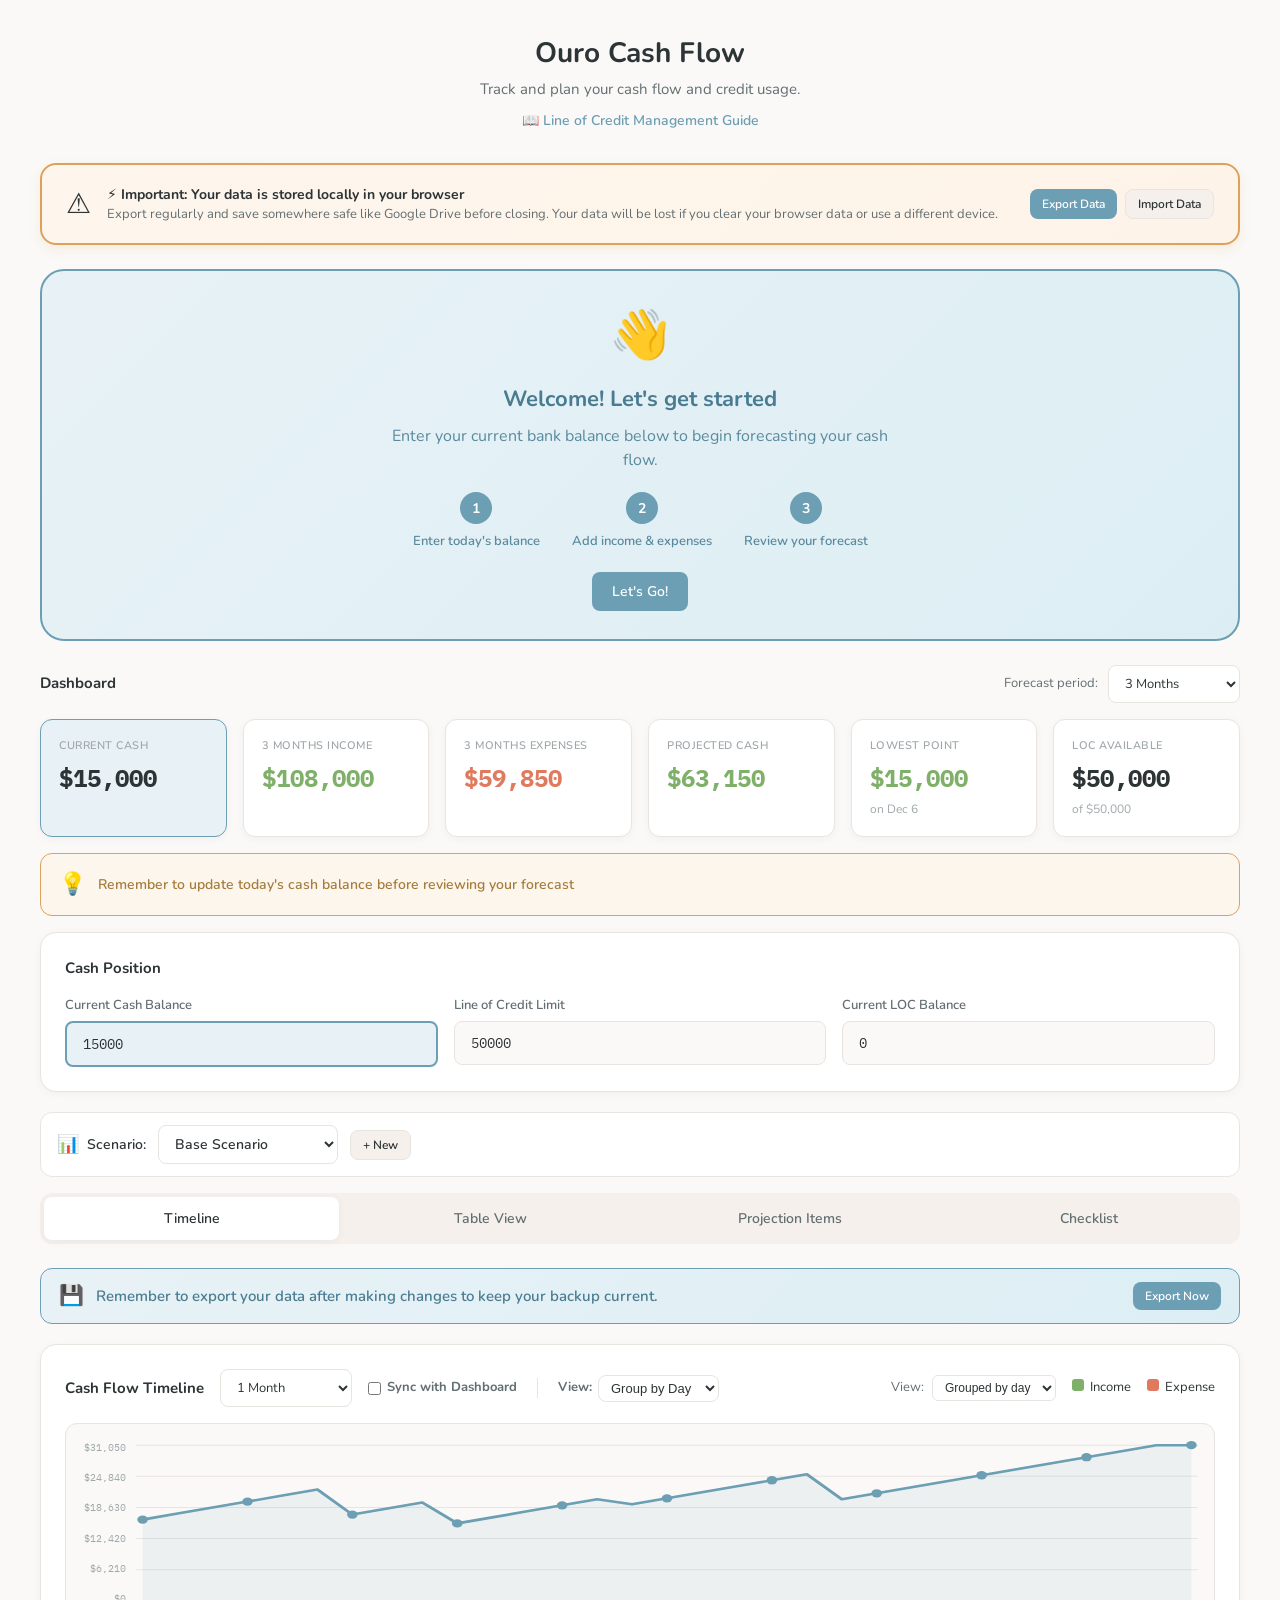
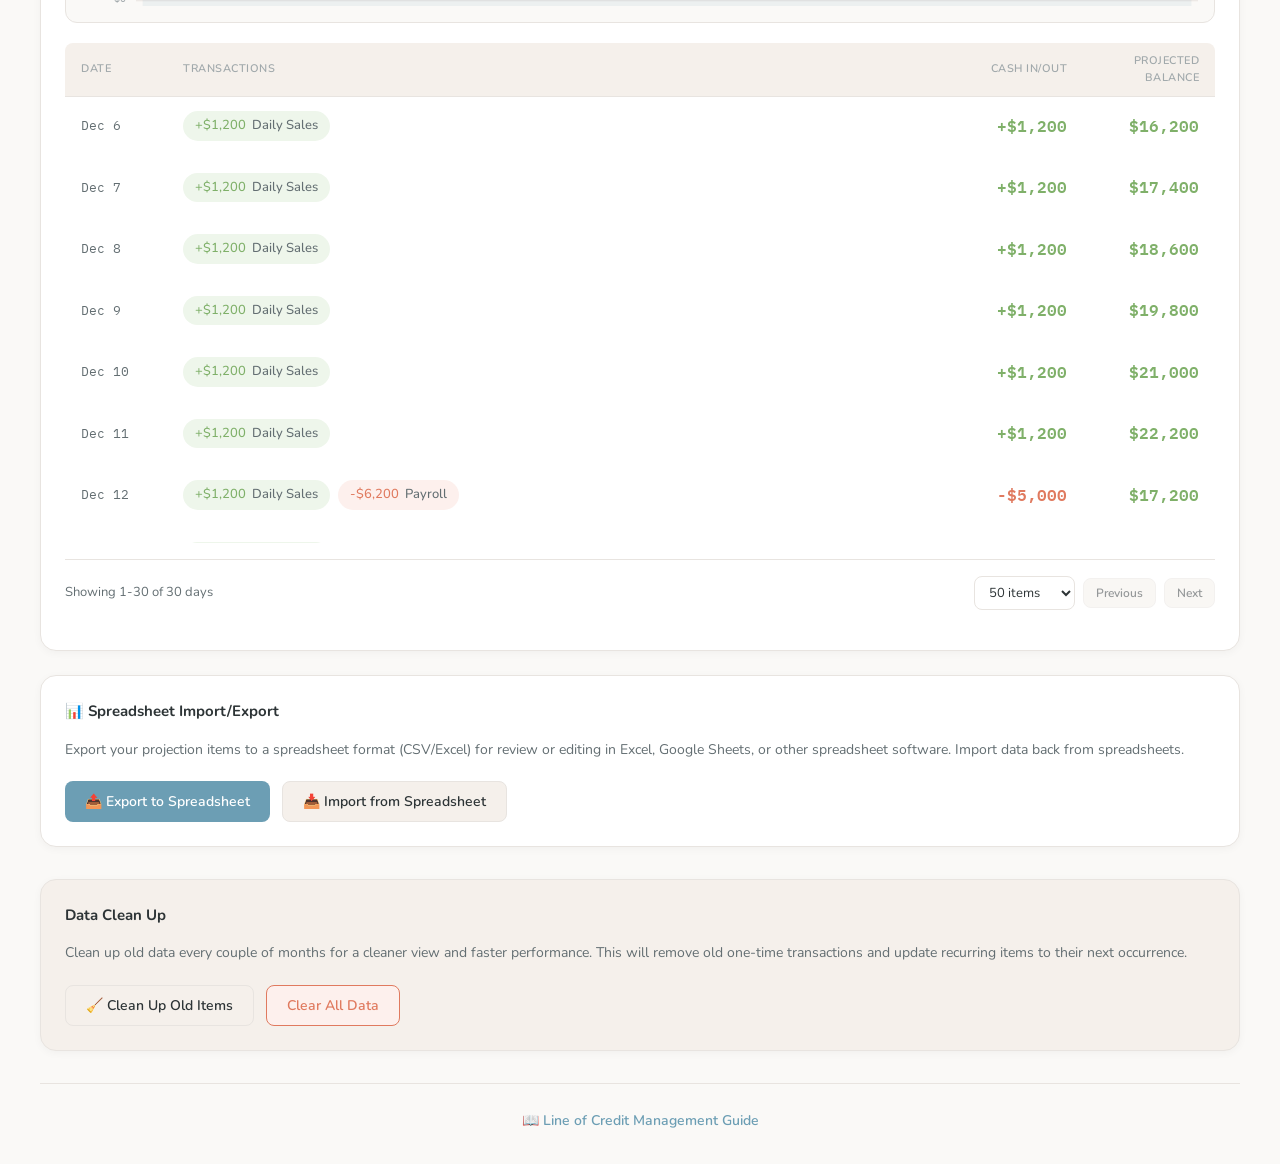
==== index.html @ db57e573 "Merge origin/claude/update-app-header-JTv2H into notes feature Resolved conflicts while preserving n" ====
<!DOCTYPE html>
<html lang="en">
<head>
  <meta charset="UTF-8">
  <meta name="viewport" content="width=device-width, initial-scale=1.0">
  <title>Ouro Cash Flow</title>
  <link rel="stylesheet" href="css/styles.css">
</head>
<body>
  <div class="container">
    <div class="header">
      <h1>Ouro Cash Flow</h1>
      <p>Track and plan your cash flow and credit usage.</p>
      <p style="margin-top: 8px;"><a href="help.html" target="_blank" style="color: var(--accent-blue); text-decoration: none; font-size: 14px; font-weight: 600;">📖 Line of Credit Management Guide</a></p>
    </div>

    <!-- Data Warning Banner -->
    <div class="data-warning-banner">
      <div class="data-banner-icon">⚠️</div>
      <div class="data-banner-text">
        <div class="data-banner-title">⚡ Important: Your data is stored locally in your browser</div>
        <div class="data-banner-desc">Export regularly and save somewhere safe like Google Drive before closing. Your data will be lost if you clear your browser data or use a different device.</div>
      </div>
      <div class="data-banner-actions">
        <button class="btn btn-primary btn-sm" onclick="exportData()">Export Data</button>
        <button class="btn btn-secondary btn-sm" onclick="document.getElementById('importFile').click()">Import Data</button>
        <input type="file" id="importFile" accept=".json" onchange="importData(event)">
      </div>
    </div>

    <!-- Setup Welcome -->
    <div id="setupPrompt" class="setup-welcome">
      <div class="setup-welcome-icon">👋</div>
      <h2>Welcome! Let's get started</h2>
      <p>Enter your current bank balance below to begin forecasting your cash flow.</p>
      <div class="setup-steps">
        <div class="setup-step">
          <div class="setup-step-num">1</div>
          <div class="setup-step-text">Enter today's balance</div>
        </div>
        <div class="setup-step">
          <div class="setup-step-num">2</div>
          <div class="setup-step-text">Add income & expenses</div>
        </div>
        <div class="setup-step">
          <div class="setup-step-num">3</div>
          <div class="setup-step-text">Review your forecast</div>
        </div>
      </div>
      <button class="btn btn-primary" onclick="dismissSetup()">Let's Go!</button>
    </div>

    <!-- LOC Alert -->
    <div id="locAlert" class="alert alert-danger hidden">
      <div class="alert-icon">⚠️</div>
      <div class="alert-content">
        <div class="alert-title">Heads up! You may need to draw on your line of credit</div>
        <div class="alert-text" id="locAlertText"></div>
      </div>
    </div>

    <!-- Upcoming LOC Transaction Alert -->
    <div id="locUpcomingAlert" class="alert alert-purple hidden">
      <div class="alert-icon">🏦</div>
      <div class="alert-content">
        <div class="alert-title">Planned LOC transaction coming up</div>
        <div class="alert-text" id="locUpcomingText"></div>
      </div>
    </div>

    <!-- Metrics -->
    <div class="metrics-header">
      <div class="metrics-title-row">
        <span class="metrics-title">Dashboard</span>
        <span id="dashboardScenarioIndicator" class="dashboard-scenario-indicator hidden">
          <span class="dashboard-scenario-icon">🔮</span>
          <span class="dashboard-scenario-text">Viewing: <strong id="dashboardScenarioName"></strong></span>
        </span>
      </div>
      <div class="metrics-timeframe">
        <span class="metrics-timeframe-label">Forecast period:</span>
        <select id="metricsTimeframe" onchange="updateMetricsTimeframe()">
          <option value="30">1 Month</option>
          <option value="60">2 Months</option>
          <option value="90" selected>3 Months</option>
          <option value="180">6 Months</option>
          <option value="custom">Custom Range</option>
        </select>
        <div id="customDateRange" class="custom-date-range" style="display: none;">
          <input type="date" id="metricsStartDate" onchange="updateCustomDateRange()">
          <span>to</span>
          <input type="date" id="metricsEndDate" onchange="updateCustomDateRange()">
        </div>
      </div>
    </div>
    <div class="metrics-grid" id="metricsGrid"></div>

    <!-- Cash Reminder -->
    <div class="cash-reminder">
      <div class="cash-reminder-icon">💡</div>
      <div class="cash-reminder-text">Remember to update today's cash balance before reviewing your forecast</div>
    </div>

    <!-- Settings -->
    <div class="card" id="cashSettingsCard">
      <div class="card-title">Cash Position</div>
      <div class="form-grid">
        <div class="input-group" id="currentCashGroup">
          <label>Current Cash Balance</label>
          <input type="number" class="input" id="currentCash" value="15000" onchange="updateSettings()" onfocus="onCashInputFocus()" style="font-family: 'IBM Plex Mono', monospace;">
        </div>
        <div class="input-group">
          <label>Line of Credit Limit</label>
          <input type="number" class="input" id="locLimit" value="50000" onchange="updateSettings()" style="font-family: 'IBM Plex Mono', monospace;">
        </div>
        <div class="input-group">
          <label>Current LOC Balance</label>
          <input type="number" class="input" id="locBalance" value="0" onchange="updateSettings()" style="font-family: 'IBM Plex Mono', monospace;">
        </div>
      </div>
    </div>

    <!-- Scenario Selector -->
    <div id="scenarioSelectorContainer"></div>

    <!-- Scenario Warning Banner -->
    <div id="scenarioWarningBanner" class="scenario-warning-banner hidden">
      <div class="scenario-banner-icon">🔮</div>
      <div class="scenario-banner-content">
        <div class="scenario-banner-title">You're viewing an alternative scenario</div>
        <div class="scenario-banner-desc">Scenario: <strong class="scenario-banner-name"></strong>. Changes here won't affect your Base Scenario.</div>
      </div>
      <button class="btn btn-sm btn-secondary" onclick="switchScenario('base')">Switch to Base</button>
    </div>

    <!-- Tabs -->
    <div class="tabs">
      <button class="tab active" onclick="showTab('forecast')">Timeline</button>
      <button class="tab" onclick="showTab('table')">Table View</button>
      <button class="tab" onclick="showTab('entries')">Projection Items</button>
      <button class="tab" onclick="showTab('checklist')">Checklist</button>
    </div>

    <!-- Export Reminder -->
    <div class="export-reminder">
      <div class="export-reminder-icon">💾</div>
      <div class="export-reminder-text">Remember to export your data after making changes to keep your backup current.</div>
      <div id="unsavedChangesIndicator" class="unsaved-changes-indicator hidden">
        <span class="unsaved-dot"></span>
        <span>Unsaved Changes - Export Now to Backup</span>
      </div>
      <button class="btn btn-primary btn-sm" onclick="exportData()">Export Now</button>
    </div>

    <!-- Forecast Tab -->
    <div id="forecastTab" class="card">
      <div class="card-title">
        <div style="display: flex; align-items: center; gap: 16px; flex-wrap: wrap;">
          <span>Cash Flow Timeline</span>
          <div class="metrics-timeframe">
            <select id="timelineTimeframe" onchange="updateTimelineTimeframe()">
              <option value="30">1 Month</option>
              <option value="60">2 Months</option>
              <option value="90">3 Months</option>
              <option value="180">6 Months</option>
              <option value="custom">Custom Range</option>
            </select>
            <div id="timelineCustomDateRange" class="custom-date-range" style="display: none;">
              <input type="date" id="timelineStartDate" onchange="updateTimelineCustomDateRange()">
              <span>to</span>
              <input type="date" id="timelineEndDate" onchange="updateTimelineCustomDateRange()">
            </div>
          </div>
          <label class="sync-filter-label" style="display: flex; align-items: center; gap: 6px; font-size: 13px; color: var(--text-secondary); cursor: pointer;">
            <input type="checkbox" id="syncFiltersCheckbox" onchange="toggleSyncFilters()" style="cursor: pointer;">
            Sync with Dashboard
          </label>
          <span class="timeline-controls-separator"></span>
          <div class="timeline-view-mode">
            <label style="font-size: 13px; color: var(--text-secondary);">View:</label>
            <select id="timelineViewMode" onchange="updateTimelineViewMode()">
              <option value="grouped">Group by Day</option>
              <option value="expanded">Expanded List</option>
            </select>
          </div>
        </div>
        <div style="display: flex; gap: 16px; font-size: 13px; font-weight: normal; align-items: center;">
          <div class="timeline-view-toggle">
            <label>View:</label>
            <select id="timelineViewMode" onchange="changeTimelineViewMode()">
              <option value="grouped">Grouped by day</option>
              <option value="expanded">Expanded list</option>
            </select>
          </div>
          <button id="toggleNotesBtn" class="btn btn-sm btn-secondary hidden" onclick="toggleTimelineNotes()">
            <span id="toggleNotesBtnText">Show Notes</span>
          </button>
          <span><span style="display: inline-block; width: 12px; height: 12px; background: var(--accent-green); border-radius: 3px; margin-right: 6px;"></span>Income</span>
          <span><span style="display: inline-block; width: 12px; height: 12px; background: var(--accent-coral); border-radius: 3px; margin-right: 6px;"></span>Expense</span>
        </div>
      </div>
      <div class="chart-container" id="chartContainer">
        <div class="chart-scale" id="chartScale"></div>
        <div class="chart-svg-container">
          <svg id="chartSvg" width="100%" height="100%" preserveAspectRatio="none"></svg>
        </div>
        <div class="chart-tooltip" id="chartTooltip">
          <div class="chart-tooltip-date" id="tooltipDate"></div>
          <div class="chart-tooltip-balance" id="tooltipBalance"></div>
        </div>
      </div>
      <div class="scroll-container" id="forecastList"></div>
      <div class="pagination-controls">
        <div class="pagination-info" id="timelinePaginationInfo"></div>
        <div class="pagination-actions">
          <select class="pagination-select" id="timelineItemsPerPage" onchange="updateTimelineItemsPerPage()">
            <option value="25">25 items</option>
            <option value="50" selected>50 items</option>
            <option value="100">100 items</option>
          </select>
          <button class="btn btn-secondary btn-sm" id="timelinePrevBtn" onclick="changeTimelinePage(-1)">Previous</button>
          <button class="btn btn-secondary btn-sm" id="timelineNextBtn" onclick="changeTimelinePage(1)">Next</button>
        </div>
      </div>
    </div>

    <!-- Table View Tab -->
    <div id="tableTab" class="card hidden">
      <div class="card-title">
        <span>Cash Flow Breakdown</span>
        <div class="view-toggle">
          <button class="view-toggle-btn active" onclick="setTableView('monthly')">Monthly</button>
          <button class="view-toggle-btn" onclick="setTableView('weekly')">Weekly</button>
        </div>
      </div>
      <div class="table-view" id="tableView"></div>
    </div>

    <!-- Entries Tab -->
    <div id="entriesTab" class="card hidden">
      <div class="card-title">
        <span>Projection Items</span>
        <div class="title-actions">
          <div class="entry-display-toggle">
            <label>Calculated Projections:</label>
            <select id="entryDisplayMode" onchange="changeEntryDisplayMode()">
              <option value="grouped">Grouped with source</option>
              <option value="date_sorted">Sort by date</option>
            </select>
          </div>
          <button class="btn btn-primary" onclick="toggleAddForm()">+ Add New</button>
        </div>
      </div>

      <div id="addForm" class="add-form hidden">
        <div class="add-form-header">
          <div class="add-form-title" id="formTitle">Add New Entry</div>
          <button class="btn btn-secondary btn-sm hidden" id="cancelEditBtn" onclick="cancelEdit()">Cancel</button>
        </div>
        <div class="form-grid">
          <div class="input-group">
            <label>Start Date</label>
            <input type="date" class="input" id="newDate">
          </div>
          <div class="input-group">
            <label>Description</label>
            <input type="text" class="input" id="newDesc" placeholder="e.g., Monthly rent">
          </div>
          <div class="input-group">
            <label>Type</label>
            <select class="input" id="newType">
              <option value="expense">Expense</option>
              <option value="revenue">Income</option>
              <option value="loc_draw">LOC Draw (borrow)</option>
              <option value="loc_paydown">LOC Paydown (repay)</option>
            </select>
          </div>
          <div class="input-group">
            <label>Amount</label>
            <div class="amount-type-toggle">
              <label class="radio-label">
                <input type="radio" name="amountType" value="manual" checked onchange="toggleAmountType()">
                <span>Manual</span>
              </label>
              <label class="radio-label">
                <input type="radio" name="amountType" value="calculated" onchange="toggleAmountType()">
                <span>Calculated</span>
              </label>
            </div>
          </div>
          <div class="input-group" id="manualAmountGroup">
            <label>Amount</label>
            <input type="number" class="input" id="newAmount" placeholder="0" style="font-family: 'IBM Plex Mono', monospace;">
          </div>
          <div class="input-group">
            <label>Frequency</label>
            <select class="input" id="newRecurring" onchange="toggleEndCondition()">
              <option value="once">One-time</option>
              <option value="daily">Daily</option>
              <option value="weekly">Weekly</option>
              <option value="every2weeks">Every 2 weeks</option>
              <option value="every4weeks">Every 4 weeks</option>
              <option value="semimonthly">Semimonthly</option>
              <option value="monthly">Monthly</option>
              <option value="every2months">Every 2 months</option>
              <option value="quarterly">Quarterly</option>
              <option value="every4months">Every 4 months</option>
              <option value="semiannual">Semiannual</option>
              <option value="annual">Annual</option>
            </select>
          </div>
        </div>

        <div id="endConditionRow" class="end-condition-row hidden">
          <div class="input-group" style="min-width: 140px;">
            <label>End Condition</label>
            <select class="input" id="endConditionType" onchange="toggleEndConditionInputs()">
              <option value="never">Ongoing</option>
              <option value="date">On specific date</option>
              <option value="occurrences">After # times</option>
            </select>
          </div>
          <div class="input-group hidden" id="endDateGroup" style="min-width: 140px;">
            <label>End Date</label>
            <input type="date" class="input" id="endDate">
          </div>
          <div class="input-group hidden" id="endOccurrencesGroup" style="min-width: 120px;">
            <label># of Times</label>
            <input type="number" class="input" id="endOccurrences" placeholder="e.g., 12" min="1">
          </div>
        </div>

        <!-- Notes field -->
        <div class="input-group" style="margin-top: 16px;">
          <label>Notes (optional)</label>
          <textarea class="input" id="newNotes" placeholder="Add any additional notes or details..." rows="2" style="resize: vertical;"></textarea>
        </div>

        <!-- Calculation Settings (shown when "Calculated" is selected) -->
        <div id="calculationSettings" class="calculation-settings hidden">
          <div class="calculation-settings-title">Calculation Settings</div>
          <div class="form-grid">
            <div class="input-group">
              <label>Calculate</label>
              <div class="calc-input-row">
                <input type="number" class="input calc-value-input" id="calcValue" step="0.01" placeholder="2.9">
                <select class="input" id="calcType" onchange="toggleCalcType()">
                  <option value="percentage">% of amount</option>
                  <option value="fixed">Fixed per occurrence</option>
                  <option value="balance_percentage">% APR on LOC balance</option>
                </select>
              </div>
              <div class="input-help" id="calcTypeHelp"></div>
            </div>
            <div class="input-group" id="sourceModeGroup">
              <label>Based on</label>
              <select class="input" id="sourceMode" onchange="toggleSourceMode()">
                <option value="selected">Specific items</option>
                <option value="all_of_type">All items of type</option>
              </select>
            </div>
          </div>

          <!-- LOC Interest Settings (shown when balance_percentage is selected) -->
          <div id="locInterestSettings" class="loc-interest-settings hidden">
            <div class="input-group">
              <label>Calculate interest on</label>
              <select class="input" id="locBalanceType">
                <option value="average">Average balance for period</option>
                <option value="end">Balance at end of period</option>
              </select>
            </div>
            <div class="input-group">
              <label>Charge interest</label>
              <select class="input" id="periodTiming">
                <option value="end">At end of period (default)</option>
                <option value="start">At start of period</option>
              </select>
            </div>
          </div>

          <!-- Manual Override Section (shown when editing a calculated entry) -->
          <div id="manualOverrideSection" class="manual-override-section hidden">
            <div class="override-divider"></div>
            <div class="override-header">
              <label class="override-checkbox-label">
                <input type="checkbox" id="useManualOverride" onchange="toggleManualOverride()">
                <span>Override with manual amount</span>
              </label>
              <span id="calculatedPreview" class="calculated-preview"></span>
            </div>
            <div id="overrideAmountGroup" class="input-group hidden">
              <label>Override Amount</label>
              <input type="number" class="input" id="overrideAmount" placeholder="0" style="font-family: 'IBM Plex Mono', monospace;">
            </div>
          </div>

          <div id="sourceSelectionGroup" class="source-selection-group">
            <label>Select source items</label>
            <input type="text" class="input source-search-input" id="sourceSearchInput" placeholder="Search items..." oninput="filterSourceItems()">
            <div class="source-items-list" id="sourceItemsList">
              <!-- Populated dynamically -->
            </div>
          </div>

          <div id="sourceTypeGroup" class="input-group hidden">
            <label>Item type</label>
            <select class="input" id="sourceType">
              <option value="revenue">All Income</option>
              <option value="expense">All Expenses</option>
              <option value="loc_draw">All LOC Draws</option>
              <option value="loc_paydown">All LOC Paydowns</option>
            </select>
          </div>

          <div class="form-grid">
            <div class="input-group">
              <label>Time period</label>
              <select class="input" id="sourcePeriod" onchange="toggleSourcePeriod()">
                <option value="same_day">Same day</option>
                <option value="same_week">Same week</option>
                <option value="same_month">Same month</option>
                <option value="rolling_days">Rolling days</option>
              </select>
              <div class="input-help" id="sourcePeriodHelp">Calculates when source item(s) occur on that day</div>
            </div>
            <div class="input-group hidden" id="rollingDaysGroup">
              <label>Look back days</label>
              <input type="number" class="input" id="sourcePeriodDays" value="30" min="1">
            </div>
            <div class="input-group">
              <label>Date offset</label>
              <div class="calc-input-row">
                <input type="number" class="input" id="dateOffset" value="0" min="0" style="width: 80px;">
                <span class="offset-label">days after source</span>
              </div>
            </div>
          </div>
        </div>

        <div style="margin-top: 20px;">
          <button class="btn btn-primary" id="formSubmitBtn" onclick="submitEntry()">Add to Forecast</button>
        </div>
      </div>

      <div id="entriesList"></div>
      <div class="pagination-controls">
        <div class="pagination-info" id="entriesPaginationInfo"></div>
        <div class="pagination-actions">
          <select class="pagination-select" id="entriesItemsPerPage" onchange="updateEntriesItemsPerPage()">
            <option value="25">25 items</option>
            <option value="50" selected>50 items</option>
            <option value="100">100 items</option>
          </select>
          <button class="btn btn-secondary btn-sm" id="entriesPrevBtn" onclick="changeEntriesPage(-1)">Previous</button>
          <button class="btn btn-secondary btn-sm" id="entriesNextBtn" onclick="changeEntriesPage(1)">Next</button>
        </div>
      </div>
    </div>

    <!-- Checklist Tab -->
    <div id="checklistTab" class="card hidden">
      <div class="card-title">Things to Keep in Mind</div>
      <div id="checklistContent"></div>
      <div class="info-box">
        <div class="info-box-title">The key to good forecasting</div>
        <div class="info-box-text">
          Keep your data current and this tool will help you see problems before they happen. You know your committed expenses better than any accounting system—use that knowledge here.
        </div>
      </div>
    </div>

    <!-- Spreadsheet Import/Export Section -->
    <div class="card spreadsheet-section">
      <div class="card-title">
        <span>📊 Spreadsheet Import/Export</span>
      </div>
      <div class="spreadsheet-info">
        <p>Export your projection items to a spreadsheet format (CSV/Excel) for review or editing in Excel, Google Sheets, or other spreadsheet software. Import data back from spreadsheets.</p>
      </div>
      <div class="spreadsheet-actions">
        <button class="btn btn-primary" onclick="showSpreadsheetExportModal()">📤 Export to Spreadsheet</button>
        <button class="btn btn-secondary" onclick="showSpreadsheetImportModal()">📥 Import from Spreadsheet</button>
      </div>
    </div>

    <!-- Spreadsheet Export Modal -->
    <div id="spreadsheetExportModal" class="modal hidden">
      <div class="modal-overlay" onclick="hideSpreadsheetExportModal()"></div>
      <div class="modal-content modal-large">
        <div class="modal-header">
          <h3>Export to Spreadsheet</h3>
          <button class="modal-close" onclick="hideSpreadsheetExportModal()">&times;</button>
        </div>
        <div class="modal-body">
          <div class="export-warning">
            <div class="warning-icon">⚠️</div>
            <div class="warning-text">
              <strong>Important:</strong> Recurring items without an end date will be automatically ended after 2 years of occurrences in the export. Each recurring item will be expanded into individual one-time entries.
            </div>
          </div>

          <div class="form-grid">
            <div class="input-group">
              <label>Scenario to Export</label>
              <select class="input" id="exportScenario"></select>
            </div>
            <div class="input-group">
              <label>File Format</label>
              <select class="input" id="exportFormat">
                <option value="csv">CSV (Universal)</option>
                <option value="xlsx">Excel (XLSX)</option>
              </select>
            </div>
          </div>

          <div class="form-grid">
            <div class="input-group">
              <label>Start Date</label>
              <input type="date" class="input" id="exportStartDate">
            </div>
            <div class="input-group">
              <label>End Date</label>
              <input type="date" class="input" id="exportEndDate">
            </div>
          </div>

          <div class="export-preview">
            <div class="preview-header">Export Preview</div>
            <div class="preview-stats" id="exportPreviewStats">
              Select options above to see export preview
            </div>
          </div>
        </div>
        <div class="modal-footer">
          <button class="btn btn-secondary" onclick="hideSpreadsheetExportModal()">Cancel</button>
          <button class="btn btn-primary" onclick="executeSpreadsheetExport()">Export</button>
        </div>
      </div>
    </div>

    <!-- Spreadsheet Import Modal -->
    <div id="spreadsheetImportModal" class="modal hidden">
      <div class="modal-overlay" onclick="hideSpreadsheetImportModal()"></div>
      <div class="modal-content modal-large">
        <div class="modal-header">
          <h3>Import from Spreadsheet</h3>
          <button class="modal-close" onclick="hideSpreadsheetImportModal()">&times;</button>
        </div>
        <div class="modal-body">
          <!-- Step 1: File Selection -->
          <div id="importStep1" class="import-step">
            <div class="step-header">
              <span class="step-number">1</span>
              <span class="step-title">Select File</span>
            </div>
            <div class="file-drop-zone" id="fileDropZone" onclick="document.getElementById('spreadsheetFile').click()">
              <div class="drop-zone-icon">📁</div>
              <div class="drop-zone-text">Click to select or drag & drop a CSV or Excel file</div>
              <div class="drop-zone-hint">Supported formats: .csv, .xlsx</div>
              <input type="file" id="spreadsheetFile" accept=".csv,.xlsx" onchange="handleSpreadsheetFile(event)" style="display: none;">
            </div>
            <div id="selectedFileName" class="selected-file hidden"></div>
          </div>

          <!-- Step 2: Column Mapping -->
          <div id="importStep2" class="import-step hidden">
            <div class="step-header">
              <span class="step-number">2</span>
              <span class="step-title">Map Columns</span>
            </div>
            <div class="mapping-info">
              <p>Match your spreadsheet columns to the required fields. Date and Description are required.</p>
            </div>
            <div class="column-mapping" id="columnMappingArea">
              <!-- Populated dynamically -->
            </div>
            <div class="data-preview">
              <div class="preview-header">Data Preview (first 5 rows)</div>
              <div class="preview-table-container" id="importPreviewTable">
                <!-- Populated dynamically -->
              </div>
            </div>
          </div>

          <!-- Step 3: Import Options -->
          <div id="importStep3" class="import-step hidden">
            <div class="step-header">
              <span class="step-number">3</span>
              <span class="step-title">Import Options</span>
            </div>
            <div class="form-grid">
              <div class="input-group">
                <label>Target Scenario</label>
                <select class="input" id="importTargetScenario"></select>
              </div>
              <div class="input-group">
                <label>Import Mode</label>
                <select class="input" id="importMode" onchange="updateImportPreview()">
                  <option value="append">Append to existing data</option>
                  <option value="replace">Replace all existing data</option>
                </select>
              </div>
            </div>
            <div class="import-summary" id="importSummary">
              <!-- Populated dynamically -->
            </div>
          </div>
        </div>
        <div class="modal-footer">
          <button class="btn btn-secondary" onclick="hideSpreadsheetImportModal()">Cancel</button>
          <button class="btn btn-secondary hidden" id="importBackBtn" onclick="importStepBack()">Back</button>
          <button class="btn btn-primary" id="importNextBtn" onclick="importStepNext()">Next</button>
        </div>
      </div>
    </div>

    <!-- Duplicate Handling Modal -->
    <div id="duplicateHandlingModal" class="modal hidden">
      <div class="modal-overlay"></div>
      <div class="modal-content">
        <div class="modal-header">
          <h3>Duplicates Found</h3>
        </div>
        <div class="modal-body">
          <div class="duplicate-warning">
            <div class="warning-icon">⚠️</div>
            <div class="warning-text" id="duplicateWarningText">
              <!-- Populated dynamically -->
            </div>
          </div>
          <div class="duplicate-list" id="duplicateList">
            <!-- Populated dynamically -->
          </div>
        </div>
        <div class="modal-footer">
          <button class="btn btn-secondary" onclick="handleDuplicates('keep')">Keep Both</button>
          <button class="btn btn-primary" onclick="handleDuplicates('replace')">Replace Existing</button>
          <button class="btn btn-danger" onclick="handleDuplicates('skip')">Skip Duplicates</button>
        </div>
      </div>
    </div>

    <!-- Data Clean Up Section -->
    <div class="card data-cleanup-section">
      <div class="card-title">Data Clean Up</div>
      <div class="cleanup-info">
        <p>Clean up old data every couple of months for a cleaner view and faster performance. This will remove old one-time transactions and update recurring items to their next occurrence.</p>
      </div>
      <div class="cleanup-actions">
        <button class="btn btn-secondary" onclick="previewCleanup()">🧹 Clean Up Old Items</button>
        <button class="btn btn-danger" onclick="confirmClearAll()">Clear All Data</button>
      </div>
    </div>

    <!-- Help Link Footer -->
    <div style="text-align: center; margin-top: 32px; padding-top: 24px; border-top: 1px solid var(--border-light);">
      <a href="help.html" target="_blank" style="color: var(--accent-blue); text-decoration: none; font-size: 14px; font-weight: 600;">📖 Line of Credit Management Guide</a>
    </div>
  </div>

  <script src="js/app.js"></script>
</body>
</html>
---- css/styles.css ----
@import url('https://fonts.googleapis.com/css2?family=Nunito:wght@400;500;600;700&family=IBM+Plex+Mono:wght@400;500&display=swap');

:root {
  --bg-primary: #faf9f7;
  --bg-secondary: #ffffff;
  --bg-warm: #f5f0eb;
  --text-primary: #2d3436;
  --text-secondary: #636e72;
  --text-muted: #a0a8ab;
  --accent-blue: #6c9eb4;
  --accent-blue-light: #e8f2f6;
  --accent-green: #7fb069;
  --accent-green-light: #eef6eb;
  --accent-coral: #e07a5f;
  --accent-coral-light: #fdf0ed;
  --accent-amber: #dda15e;
  --accent-amber-light: #fdf6ed;
  --border-light: #e8e4e0;
  --shadow-soft: 0 2px 8px rgba(0,0,0,0.04);
  --shadow-medium: 0 4px 16px rgba(0,0,0,0.06);
  --radius-sm: 8px;
  --radius-md: 12px;
  --radius-lg: 16px;
  --radius-xl: 24px;
}

* {
  box-sizing: border-box;
  margin: 0;
  padding: 0;
}

body {
  font-family: 'Nunito', system-ui, sans-serif;
  background: var(--bg-primary);
  color: var(--text-primary);
  min-height: 100vh;
  padding: 32px 24px;
  line-height: 1.5;
}

.container {
  max-width: 1200px;
  margin: 0 auto;
}

/* Header */
.header {
  text-align: center;
  margin-bottom: 32px;
}

.header h1 {
  font-size: 28px;
  font-weight: 700;
  color: var(--text-primary);
  margin-bottom: 4px;
}

.header p {
  color: var(--text-secondary);
  font-size: 15px;
}

/* Cards */
.card {
  background: var(--bg-secondary);
  border: 1px solid var(--border-light);
  border-radius: var(--radius-lg);
  padding: 24px;
  margin-bottom: 20px;
  box-shadow: var(--shadow-soft);
}

.card-title {
  font-size: 15px;
  font-weight: 700;
  color: var(--text-primary);
  margin-bottom: 16px;
  display: flex;
  justify-content: space-between;
  align-items: center;
  flex-wrap: wrap;
  gap: 12px;
}

/* Friendly Alerts */
.alert {
  padding: 16px 20px;
  border-radius: var(--radius-md);
  margin-bottom: 20px;
  display: flex;
  align-items: flex-start;
  gap: 14px;
}

.alert-icon {
  font-size: 24px;
  line-height: 1;
  flex-shrink: 0;
}

.alert-content {
  flex: 1;
}

.alert-title {
  font-weight: 700;
  font-size: 15px;
  margin-bottom: 4px;
}

.alert-text {
  font-size: 14px;
  line-height: 1.5;
}

.alert-info {
  background: var(--accent-blue-light);
  border: 1px solid var(--accent-blue);
}

.alert-info .alert-title {
  color: #4a7c91;
}

.alert-info .alert-text {
  color: #5a8a9e;
}

.alert-warning {
  background: var(--accent-amber-light);
  border: 1px solid var(--accent-amber);
}

.alert-warning .alert-title {
  color: #a67c3d;
}

.alert-warning .alert-text {
  color: #b8894a;
}

.alert-danger {
  background: var(--accent-coral-light);
  border: 2px solid var(--accent-coral);
}

.alert-danger .alert-title {
  color: #c4604a;
}

.alert-danger .alert-text {
  color: #d47460;
}

.alert-success {
  background: var(--accent-green-light);
  border: 1px solid var(--accent-green);
}

.alert-success .alert-title {
  color: #5a8f4a;
}

.alert-success .alert-text {
  color: #6a9c5a;
}

.alert-purple {
  background: #f3e8ff;
  border: 2px solid #9333ea;
}

.alert-purple .alert-title {
  color: #7c3aed;
}

.alert-purple .alert-text {
  color: #8b5cf6;
}

/* Data Banner */
.data-banner {
  background: linear-gradient(135deg, var(--bg-warm) 0%, #f0ebe5 100%);
  border: 1px solid #e0d8cf;
  border-radius: var(--radius-lg);
  padding: 18px 24px;
  margin-bottom: 24px;
  display: flex;
  align-items: center;
  gap: 16px;
  flex-wrap: wrap;
}

/* Data Warning Banner */
.data-warning-banner {
  background: linear-gradient(135deg, var(--accent-amber-light) 0%, #fef3e8 100%);
  border: 2px solid var(--accent-amber);
  border-radius: var(--radius-lg);
  padding: 18px 24px;
  margin-bottom: 24px;
  display: flex;
  align-items: center;
  gap: 16px;
  flex-wrap: wrap;
  box-shadow: 0 4px 12px rgba(221, 161, 94, 0.15);
}

.data-banner-icon {
  font-size: 28px;
}

.data-banner-text {
  flex: 1;
  min-width: 200px;
}

.data-banner-title {
  font-weight: 700;
  color: var(--text-primary);
  font-size: 14px;
}

.data-banner-desc {
  color: var(--text-secondary);
  font-size: 13px;
}

.data-banner-actions {
  display: flex;
  gap: 8px;
  flex-wrap: wrap;
}

/* Setup Welcome */
.setup-welcome {
  background: linear-gradient(135deg, var(--accent-blue-light) 0%, #dceef4 100%);
  border: 2px solid var(--accent-blue);
  border-radius: var(--radius-xl);
  padding: 28px;
  margin-bottom: 24px;
  text-align: center;
}

.setup-welcome-icon {
  font-size: 48px;
  margin-bottom: 12px;
}

.setup-welcome h2 {
  font-size: 22px;
  font-weight: 700;
  color: #4a7c91;
  margin-bottom: 8px;
}

.setup-welcome p {
  color: #5a8a9e;
  margin-bottom: 20px;
  max-width: 500px;
  margin-left: auto;
  margin-right: auto;
}

.setup-steps {
  display: flex;
  justify-content: center;
  gap: 32px;
  flex-wrap: wrap;
  margin-bottom: 20px;
}

.setup-step {
  display: flex;
  flex-direction: column;
  align-items: center;
  gap: 8px;
}

.setup-step-num {
  width: 32px;
  height: 32px;
  background: var(--accent-blue);
  color: white;
  border-radius: 50%;
  display: flex;
  align-items: center;
  justify-content: center;
  font-weight: 700;
  font-size: 14px;
}

.setup-step-text {
  font-size: 13px;
  color: #5a8a9e;
  font-weight: 600;
}

/* Cash Reminder */
.cash-reminder {
  background: var(--accent-amber-light);
  border: 1px solid var(--accent-amber);
  border-radius: var(--radius-md);
  padding: 14px 18px;
  margin-bottom: 16px;
  display: flex;
  align-items: center;
  gap: 12px;
}

.cash-reminder-icon {
  font-size: 22px;
}

.cash-reminder-text {
  color: #a67c3d;
  font-size: 14px;
  font-weight: 600;
}

/* Export Reminder */
.export-reminder {
  background: linear-gradient(135deg, var(--accent-blue-light) 0%, #dceef4 100%);
  border: 1px solid var(--accent-blue);
  border-radius: var(--radius-md);
  padding: 12px 18px;
  margin-bottom: 20px;
  display: flex;
  align-items: center;
  gap: 12px;
  flex-wrap: wrap;
}

.export-reminder-icon {
  font-size: 20px;
}

.export-reminder-text {
  flex: 1;
  color: #4a7c91;
  font-size: 15px;
  font-weight: 600;
  min-width: 200px;
}

/* Unsaved Changes Indicator */
.unsaved-changes-indicator {
  display: flex;
  align-items: center;
  gap: 6px;
  background: var(--accent-amber-light);
  border: 1px solid var(--accent-amber);
  border-radius: var(--radius-sm);
  padding: 6px 12px;
  font-size: 12px;
  font-weight: 600;
  color: #b8860b;
  animation: pulse-border 2s infinite;
}

.unsaved-changes-indicator.hidden {
  display: none;
}

.unsaved-dot {
  width: 8px;
  height: 8px;
  background: var(--accent-amber);
  border-radius: 50%;
  animation: pulse-dot 1.5s infinite;
}

@keyframes pulse-dot {
  0%, 100% {
    opacity: 1;
    transform: scale(1);
  }
  50% {
    opacity: 0.6;
    transform: scale(0.9);
  }
}

@keyframes pulse-border {
  0%, 100% {
    box-shadow: 0 0 0 0 rgba(221, 161, 94, 0.4);
  }
  50% {
    box-shadow: 0 0 0 3px rgba(221, 161, 94, 0.2);
  }
}

.export-reminder.has-unsaved-changes {
  background: linear-gradient(135deg, var(--accent-amber-light) 0%, #fef3e8 100%);
  border-color: var(--accent-amber);
}

.export-reminder.has-unsaved-changes .export-reminder-text {
  color: #b8860b;
}

.export-reminder.has-unsaved-changes .btn-primary {
  animation: pulse-button 2s infinite;
}

@keyframes pulse-button {
  0%, 100% {
    box-shadow: 0 2px 4px rgba(0,0,0,0.1);
  }
  50% {
    box-shadow: 0 2px 8px rgba(108, 158, 180, 0.4);
  }
}

/* Buttons */
.btn {
  padding: 10px 20px;
  border-radius: var(--radius-sm);
  font-weight: 600;
  cursor: pointer;
  transition: all 0.2s ease;
  border: none;
  font-size: 14px;
  font-family: inherit;
}

.btn-primary {
  background: var(--accent-blue);
  color: white;
}

.btn-primary:hover {
  background: #5a8da3;
  transform: translateY(-1px);
  box-shadow: 0 4px 12px rgba(108, 158, 180, 0.3);
}

.btn-secondary {
  background: var(--bg-warm);
  color: var(--text-primary);
  border: 1px solid var(--border-light);
}

.btn-secondary:hover {
  background: #ebe5df;
}

.btn-sm {
  padding: 6px 12px;
  font-size: 12px;
}

/* Action buttons group - compact inline style */
.action-buttons {
  display: flex;
  gap: 4px;
  justify-content: flex-end;
}

.btn-action {
  padding: 4px 10px;
  font-size: 11px;
  font-weight: 600;
  border-radius: 6px;
  cursor: pointer;
  transition: all 0.15s ease;
  border: 1px solid transparent;
  font-family: inherit;
  white-space: nowrap;
}

.btn-action-secondary {
  background: transparent;
  color: var(--text-secondary);
  border-color: var(--border-light);
}

.btn-action-secondary:hover {
  background: var(--bg-warm);
  color: var(--text-primary);
  border-color: var(--text-muted);
}

.btn-action-danger {
  background: transparent;
  color: var(--accent-coral);
  border-color: var(--accent-coral);
}

.btn-action-danger:hover {
  background: var(--accent-coral-light);
}

.btn-danger {
  background: var(--accent-coral-light);
  color: var(--accent-coral);
  border: 1px solid var(--accent-coral);
}

.btn-danger:hover {
  background: #f9e4df;
}

.btn:disabled {
  opacity: 0.5;
  cursor: not-allowed;
  pointer-events: none;
}

/* Inputs */
.input {
  width: 100%;
  padding: 12px 16px;
  background: var(--bg-primary);
  border: 1px solid var(--border-light);
  border-radius: var(--radius-sm);
  color: var(--text-primary);
  font-size: 14px;
  font-family: inherit;
  transition: all 0.2s ease;
}

.input:focus {
  outline: none;
  border-color: var(--accent-blue);
  box-shadow: 0 0 0 3px rgba(108, 158, 180, 0.15);
}

.input-group {
  display: flex;
  flex-direction: column;
  gap: 6px;
}

.input-group label {
  color: var(--text-secondary);
  font-size: 13px;
  font-weight: 600;
}

.input-highlight .input {
  border: 2px solid var(--accent-blue) !important;
  background: var(--accent-blue-light);
}

.form-grid {
  display: grid;
  grid-template-columns: repeat(auto-fit, minmax(180px, 1fr));
  gap: 16px;
}

/* Metrics */
.metrics-grid {
  display: grid;
  grid-template-columns: repeat(auto-fit, minmax(160px, 1fr));
  gap: 16px;
  margin-bottom: 16px;
}

.metrics-header {
  display: flex;
  justify-content: space-between;
  align-items: center;
  margin-bottom: 16px;
  flex-wrap: wrap;
  gap: 12px;
}

.metrics-title {
  font-size: 15px;
  font-weight: 700;
  color: var(--text-primary);
}

.metrics-timeframe {
  display: flex;
  align-items: center;
  gap: 10px;
}

.metrics-timeframe-label {
  font-size: 13px;
  color: var(--text-secondary);
}

.metrics-timeframe select {
  padding: 8px 12px;
  border-radius: var(--radius-sm);
  border: 1px solid var(--border-light);
  background: var(--bg-secondary);
  color: var(--text-primary);
  font-size: 13px;
  font-family: inherit;
  cursor: pointer;
}

.metrics-timeframe select:focus {
  outline: none;
  border-color: var(--accent-blue);
}

.custom-date-range {
  display: flex;
  align-items: center;
  gap: 8px;
  margin-left: 8px;
}

.custom-date-range input {
  padding: 6px 10px;
  border-radius: var(--radius-sm);
  border: 1px solid var(--border-light);
  background: var(--bg-secondary);
  color: var(--text-primary);
  font-size: 12px;
  font-family: inherit;
  width: 130px;
}

.custom-date-range input:focus {
  outline: none;
  border-color: var(--accent-blue);
}

.custom-date-range span {
  color: var(--text-muted);
  font-size: 12px;
}

.metric-card {
  background: var(--bg-secondary);
  border: 1px solid var(--border-light);
  border-radius: var(--radius-md);
  padding: 18px;
  box-shadow: var(--shadow-soft);
}

.metric-card.highlight {
  background: var(--accent-blue-light);
  border-color: var(--accent-blue);
}

.metric-label {
  color: var(--text-muted);
  font-size: 11px;
  text-transform: uppercase;
  letter-spacing: 0.5px;
  font-weight: 600;
  margin-bottom: 6px;
}

.metric-value {
  font-size: 24px;
  font-weight: 700;
  font-family: 'IBM Plex Mono', monospace;
  color: var(--text-primary);
}

.metric-sub {
  color: var(--text-muted);
  font-size: 12px;
  margin-top: 4px;
}

.positive {
  color: var(--accent-green);
}

.negative {
  color: var(--accent-coral);
}

.warning {
  color: var(--accent-amber);
}

/* Tabs */
.tabs {
  display: flex;
  gap: 4px;
  background: var(--bg-warm);
  padding: 4px;
  border-radius: var(--radius-md);
  margin-bottom: 24px;
}

.tab {
  flex: 1;
  padding: 12px 16px;
  background: transparent;
  border: none;
  color: var(--text-secondary);
  font-weight: 600;
  cursor: pointer;
  border-radius: var(--radius-sm);
  transition: all 0.2s ease;
  font-family: inherit;
  font-size: 14px;
}

.tab:hover {
  color: var(--text-primary);
  background: rgba(255,255,255,0.5);
}

.tab.active {
  background: var(--bg-secondary);
  color: var(--text-primary);
  box-shadow: var(--shadow-soft);
}

/* View Toggle */
.view-toggle {
  display: flex;
  gap: 4px;
  background: var(--bg-warm);
  padding: 3px;
  border-radius: var(--radius-sm);
}

.view-toggle-btn {
  padding: 6px 12px;
  border: none;
  background: transparent;
  color: var(--text-secondary);
  font-size: 12px;
  font-family: inherit;
  font-weight: 600;
  cursor: pointer;
  border-radius: 6px;
  transition: all 0.2s;
}

.view-toggle-btn.active {
  background: var(--bg-secondary);
  color: var(--text-primary);
  box-shadow: var(--shadow-soft);
}

.view-toggle-btn:hover:not(.active) {
  color: var(--text-primary);
}

/* Chart */
.chart-container {
  height: 200px;
  background: var(--bg-primary);
  border-radius: var(--radius-md);
  padding: 16px;
  margin-bottom: 20px;
  position: relative;
  border: 1px solid var(--border-light);
}

.chart-scale {
  position: absolute;
  left: 8px;
  top: 16px;
  bottom: 16px;
  width: 60px;
  display: flex;
  flex-direction: column;
  justify-content: space-between;
  font-family: 'IBM Plex Mono', monospace;
  font-size: 10px;
  color: var(--text-muted);
  text-align: right;
  padding-right: 8px;
}

.chart-svg-container {
  position: absolute;
  left: 70px;
  right: 16px;
  top: 16px;
  bottom: 16px;
}

.chart-tooltip {
  position: absolute;
  background: var(--bg-secondary);
  border: 1px solid var(--border-light);
  border-radius: var(--radius-sm);
  padding: 10px 14px;
  pointer-events: none;
  z-index: 100;
  display: none;
  box-shadow: var(--shadow-medium);
}

.chart-tooltip-date {
  font-size: 12px;
  color: var(--text-secondary);
  margin-bottom: 4px;
}

.chart-tooltip-balance {
  font-family: 'IBM Plex Mono', monospace;
  font-size: 18px;
  font-weight: 700;
}

/* Entries */
.entry-header {
  display: grid;
  grid-template-columns: 40px 90px 1fr 90px 90px 100px 150px;
  align-items: center;
  padding: 10px 16px;
  gap: 12px;
  font-size: 11px;
  color: var(--text-muted);
  text-transform: uppercase;
  letter-spacing: 0.5px;
  font-weight: 600;
  border-bottom: 1px solid var(--border-light);
  margin-bottom: 8px;
}

.entry-row {
  display: grid;
  grid-template-columns: 40px 90px 1fr 90px 90px 100px 150px;
  align-items: center;
  padding: 14px 16px;
  border-radius: var(--radius-sm);
  margin-bottom: 4px;
  gap: 12px;
  transition: background 0.15s;
}

.entry-row:hover {
  background: var(--bg-warm);
}

.entry-row.selected {
  background: var(--accent-blue-light);
  border: 1px solid var(--accent-blue);
}

.entry-date {
  font-family: 'IBM Plex Mono', monospace;
  font-size: 13px;
  color: var(--text-secondary);
}

.entry-desc {
  display: flex;
  align-items: center;
  gap: 8px;
  flex-wrap: wrap;
  font-weight: 500;
}

.entry-badge {
  padding: 3px 8px;
  background: var(--accent-blue-light);
  border-radius: 4px;
  font-size: 10px;
  color: var(--accent-blue);
  text-transform: uppercase;
  font-weight: 700;
}

.entry-badge.end-condition {
  background: #f3e8ff;
  color: #9333ea;
}

.entry-type {
  padding: 4px 10px;
  border-radius: 20px;
  font-size: 11px;
  text-transform: uppercase;
  font-weight: 700;
  text-align: center;
}

.entry-type.revenue {
  background: var(--accent-green-light);
  color: var(--accent-green);
}

.entry-type.expense {
  background: var(--accent-coral-light);
  color: var(--accent-coral);
}

.entry-type.loc_draw {
  background: #e8e0f0;
  color: #7c3aed;
}

.entry-type.loc_paydown {
  background: #dbeafe;
  color: #2563eb;
}

.forecast-entry.loc_draw {
  background: #e8e0f0;
}

.forecast-entry.loc_paydown {
  background: #dbeafe;
}

.entry-amount {
  font-family: 'IBM Plex Mono', monospace;
  font-weight: 600;
  text-align: right;
}

/* Checkbox */
.checkbox-wrapper {
  display: flex;
  align-items: center;
  justify-content: center;
}

.checkbox {
  width: 20px;
  height: 20px;
  border: 2px solid var(--border-light);
  border-radius: 5px;
  background: var(--bg-secondary);
  cursor: pointer;
  display: flex;
  align-items: center;
  justify-content: center;
  transition: all 0.15s;
}

.checkbox:hover {
  border-color: var(--accent-blue);
}

.checkbox.checked {
  background: var(--accent-blue);
  border-color: var(--accent-blue);
}

.checkbox.checked::after {
  content: '\2713';
  color: white;
  font-size: 12px;
  font-weight: bold;
}

/* Batch Actions */
.batch-actions {
  display: flex;
  align-items: center;
  gap: 12px;
  padding: 14px 18px;
  background: var(--accent-coral-light);
  border: 1px solid var(--accent-coral);
  border-radius: var(--radius-md);
  margin-bottom: 16px;
}

.batch-actions-text {
  color: var(--accent-coral);
  font-size: 14px;
  font-weight: 600;
}

/* Form */
.add-form {
  background: var(--bg-primary);
  border-radius: var(--radius-md);
  padding: 20px;
  margin-bottom: 20px;
  border: 1px solid var(--border-light);
}

.add-form-header {
  display: flex;
  justify-content: space-between;
  align-items: center;
  margin-bottom: 16px;
}

.add-form-title {
  font-weight: 700;
  font-size: 15px;
  color: var(--text-primary);
}

.end-condition-row {
  display: flex;
  gap: 12px;
  align-items: end;
  flex-wrap: wrap;
  margin-top: 16px;
  padding-top: 16px;
  border-top: 1px solid var(--border-light);
}

/* Forecast Header */
.forecast-header {
  display: grid;
  grid-template-columns: 90px 1fr 100px 120px;
  align-items: center;
  padding: 10px 16px;
  gap: 12px;
  font-size: 11px;
  color: var(--text-muted);
  text-transform: uppercase;
  letter-spacing: 0.5px;
  font-weight: 600;
  border-bottom: 1px solid var(--border-light);
  background: var(--bg-warm);
  border-radius: var(--radius-sm) var(--radius-sm) 0 0;
  position: sticky;
  top: 0;
  z-index: 10;
}

/* Forecast Row */
.forecast-row {
  display: grid;
  grid-template-columns: 90px 1fr 100px 120px;
  align-items: center;
  padding: 14px 16px;
  border-radius: var(--radius-sm);
  margin-bottom: 4px;
  gap: 12px;
}

.forecast-row:hover {
  background: var(--bg-warm);
}

.forecast-entries {
  display: flex;
  flex-wrap: wrap;
  gap: 8px;
}

.forecast-entry {
  display: inline-flex;
  align-items: center;
  gap: 6px;
  padding: 5px 12px;
  border-radius: 20px;
  font-size: 13px;
  font-weight: 500;
}

.forecast-entry.revenue {
  background: var(--accent-green-light);
}

.forecast-entry.expense {
  background: var(--accent-coral-light);
}

/* Expanded Timeline View */
.forecast-header-expanded {
  display: grid;
  grid-template-columns: 90px 1fr 100px 120px;
  align-items: center;
  padding: 10px 16px;
  gap: 12px;
  font-size: 11px;
  color: var(--text-muted);
  text-transform: uppercase;
  letter-spacing: 0.5px;
  font-weight: 600;
}

.forecast-row-expanded {
  display: grid;
  grid-template-columns: 90px 1fr 100px 120px;
  align-items: center;
  padding: 10px 16px;
  border-radius: var(--radius-sm);
  margin-bottom: 2px;
  gap: 12px;
}

.forecast-row-expanded:hover {
  background: var(--bg-warm);
}

.entry-description {
  display: flex;
  align-items: center;
  gap: 8px;
  font-size: 13px;
}

.forecast-entry-type {
  display: inline-block;
  width: 10px;
  height: 10px;
  border-radius: 3px;
  flex-shrink: 0;
}

.forecast-entry-type.revenue {
  background: var(--accent-green);
}

.forecast-entry-type.expense {
  background: var(--accent-coral);
}

.forecast-entry-type.loc_draw,
.forecast-entry-type.loc_paydown {
  background: #7c3aed;
}

/* Table View */
.table-view {
  overflow-x: auto;
}

.cf-table {
  width: 100%;
  border-collapse: collapse;
  font-size: 14px;
}

.cf-table th {
  text-align: left;
  padding: 14px 16px;
  background: var(--bg-warm);
  color: var(--text-secondary);
  font-weight: 700;
  font-size: 11px;
  text-transform: uppercase;
  letter-spacing: 0.5px;
  border-bottom: 1px solid var(--border-light);
}

.cf-table th:not(:first-child) {
  text-align: right;
}

.cf-table td {
  padding: 14px 16px;
  border-bottom: 1px solid var(--border-light);
}

.cf-table td:not(:first-child) {
  text-align: right;
  font-family: 'IBM Plex Mono', monospace;
}

.cf-table tr:hover td {
  background: var(--bg-warm);
}

.cf-table .row-label {
  color: var(--text-secondary);
}

.cf-table .row-label.indent {
  padding-left: 32px;
}

.cf-table .row-total {
  font-weight: 700;
}

/* Checklist */
.checklist-item {
  padding: 18px 20px;
  border-radius: var(--radius-md);
  display: flex;
  align-items: flex-start;
  gap: 14px;
  margin-bottom: 12px;
}

.checklist-icon {
  width: 28px;
  height: 28px;
  border-radius: 50%;
  display: flex;
  align-items: center;
  justify-content: center;
  flex-shrink: 0;
  color: white;
  font-size: 14px;
  font-weight: 700;
}

.info-box {
  margin-top: 24px;
  padding: 20px;
  background: var(--bg-warm);
  border-radius: var(--radius-md);
  border-left: 4px solid var(--accent-blue);
}

.info-box-title {
  font-weight: 700;
  margin-bottom: 8px;
  color: var(--accent-blue);
}

.info-box-text {
  color: var(--text-secondary);
  line-height: 1.6;
  font-size: 14px;
}

/* Modal */
.confirm-modal {
  position: fixed;
  top: 0;
  left: 0;
  right: 0;
  bottom: 0;
  background: rgba(0, 0, 0, 0.4);
  display: flex;
  align-items: center;
  justify-content: center;
  z-index: 1000;
}

.confirm-dialog {
  background: var(--bg-secondary);
  border-radius: var(--radius-lg);
  padding: 28px;
  max-width: 400px;
  width: 90%;
  box-shadow: 0 20px 60px rgba(0, 0, 0, 0.15);
}

.confirm-title {
  font-size: 18px;
  font-weight: 700;
  margin-bottom: 12px;
  color: var(--accent-coral);
}

.confirm-message {
  color: var(--text-secondary);
  margin-bottom: 24px;
  line-height: 1.6;
}

.confirm-buttons {
  display: flex;
  gap: 12px;
  justify-content: flex-end;
}

.cleanup-modal {
  position: fixed;
  top: 0;
  left: 0;
  right: 0;
  bottom: 0;
  background: rgba(0, 0, 0, 0.4);
  display: flex;
  align-items: center;
  justify-content: center;
  z-index: 1000;
}

.cleanup-dialog {
  background: var(--bg-secondary);
  border-radius: var(--radius-lg);
  padding: 28px;
  max-width: 550px;
  width: 90%;
  max-height: 80vh;
  overflow-y: auto;
  box-shadow: 0 20px 60px rgba(0, 0, 0, 0.15);
}

.cleanup-title {
  font-size: 20px;
  font-weight: 700;
  margin-bottom: 8px;
  color: var(--text-primary);
}

.cleanup-subtitle {
  color: var(--text-secondary);
  margin-bottom: 20px;
  font-size: 14px;
}

.cleanup-section {
  margin-bottom: 20px;
}

.cleanup-section-title {
  font-weight: 700;
  font-size: 14px;
  color: var(--text-primary);
  margin-bottom: 10px;
  display: flex;
  align-items: center;
  gap: 8px;
}

.cleanup-count {
  background: var(--accent-blue-light);
  color: var(--accent-blue);
  padding: 2px 8px;
  border-radius: 12px;
  font-size: 12px;
}

.cleanup-list {
  background: var(--bg-primary);
  border: 1px solid var(--border-light);
  border-radius: var(--radius-sm);
  padding: 12px;
  font-size: 13px;
  max-height: 150px;
  overflow-y: auto;
}

.cleanup-item {
  padding: 6px 0;
  border-bottom: 1px solid var(--border-light);
  display: flex;
  justify-content: space-between;
  gap: 12px;
}

.cleanup-item:last-child {
  border-bottom: none;
}

.cleanup-item-name {
  color: var(--text-primary);
}

.cleanup-item-detail {
  color: var(--text-muted);
  font-size: 12px;
}

.cleanup-empty {
  color: var(--text-muted);
  font-style: italic;
  padding: 8px 0;
}

.cleanup-summary {
  background: var(--accent-amber-light);
  border: 1px solid var(--accent-amber);
  border-radius: var(--radius-sm);
  padding: 14px;
  margin-bottom: 20px;
  font-size: 14px;
  color: #a67c3d;
}

/* Pagination Controls */
.pagination-controls {
  display: flex;
  justify-content: space-between;
  align-items: center;
  padding: 16px 0;
  margin-top: 16px;
  border-top: 1px solid var(--border-light);
  flex-wrap: wrap;
  gap: 12px;
}

.pagination-info {
  color: var(--text-secondary);
  font-size: 13px;
}

.pagination-actions {
  display: flex;
  gap: 8px;
  align-items: center;
  flex-wrap: wrap;
}

.pagination-select {
  padding: 6px 10px;
  border-radius: var(--radius-sm);
  border: 1px solid var(--border-light);
  background: var(--bg-secondary);
  color: var(--text-primary);
  font-size: 13px;
  font-family: inherit;
  cursor: pointer;
}

.pagination-select:focus {
  outline: none;
  border-color: var(--accent-blue);
}

/* Data Cleanup Section */
.data-cleanup-section {
  margin-top: 32px;
  background: var(--bg-warm);
}

.cleanup-info {
  margin-bottom: 20px;
  color: var(--text-secondary);
  line-height: 1.6;
  font-size: 14px;
}

.cleanup-actions {
  display: flex;
  gap: 12px;
  flex-wrap: wrap;
}

/* Utility Classes */
.hidden {
  display: none !important;
}

.scroll-container {
  max-height: 500px;
  overflow-y: auto;
}

input[type="file"] {
  display: none;
}

/* Responsive Design */
@media (max-width: 900px) {
  .entry-row,
  .entry-header {
    grid-template-columns: 40px 1fr 1fr;
    gap: 8px;
  }

  .entry-header {
    display: none;
  }

  .forecast-header,
  .forecast-header-expanded {
    display: none;
  }

  .forecast-row,
  .forecast-row-expanded {
    grid-template-columns: 1fr;
    gap: 8px;
  }

  .setup-steps {
    gap: 16px;
  }

  .tabs {
    flex-wrap: wrap;
  }
}

@media (max-width: 600px) {
  body {
    padding: 16px;
  }

  .entry-row {
    grid-template-columns: 30px 1fr;
  }

  .data-banner {
    flex-direction: column;
    align-items: flex-start;
  }

  .setup-welcome {
    padding: 20px;
  }
}

/* ==================== CALCULATED ENTRIES ==================== */

/* Amount Type Toggle */
.amount-type-toggle {
  display: flex;
  gap: 16px;
  margin-top: 4px;
}

.radio-label {
  display: flex;
  align-items: center;
  gap: 6px;
  cursor: pointer;
  font-size: 14px;
  color: var(--text-secondary);
}

.radio-label input[type="radio"] {
  cursor: pointer;
  accent-color: var(--accent-blue);
}

.radio-label span {
  font-weight: 500;
}

/* Calculation Settings Panel */
.calculation-settings {
  background: var(--accent-blue-light);
  border: 1px solid var(--accent-blue);
  border-radius: var(--radius-md);
  padding: 20px;
  margin-top: 16px;
}

.calculation-settings-title {
  font-size: 14px;
  font-weight: 700;
  color: var(--accent-blue);
  margin-bottom: 16px;
  display: flex;
  align-items: center;
  gap: 8px;
}

.calculation-settings-title::before {
  content: "📊";
}

.calc-input-row {
  display: flex;
  gap: 8px;
  align-items: center;
}

.calc-value-input {
  width: 80px !important;
  flex-shrink: 0;
}

.offset-label {
  font-size: 13px;
  color: var(--text-secondary);
  white-space: nowrap;
}

/* Source Items Selection */
.source-selection-group {
  margin-top: 16px;
}

.source-selection-group > label {
  display: block;
  font-size: 13px;
  font-weight: 600;
  color: var(--text-primary);
  margin-bottom: 8px;
}

.source-search-input {
  width: 100%;
  margin-bottom: 8px;
  padding: 8px 12px;
  font-size: 13px;
}

.source-items-list {
  background: var(--bg-secondary);
  border: 1px solid var(--border-light);
  border-radius: var(--radius-sm);
  max-height: 200px;
  overflow-y: auto;
  padding: 8px;
}

.source-item {
  display: flex;
  align-items: center;
  gap: 10px;
  padding: 8px 10px;
  border-radius: 6px;
  cursor: pointer;
  transition: background 0.15s;
}

.source-item:hover {
  background: var(--bg-warm);
}

.source-item.selected {
  background: var(--accent-blue-light);
}

.source-item-checkbox {
  width: 18px;
  height: 18px;
  border: 2px solid var(--border-light);
  border-radius: 4px;
  display: flex;
  align-items: center;
  justify-content: center;
  flex-shrink: 0;
  transition: all 0.15s;
}

.source-item.selected .source-item-checkbox {
  background: var(--accent-blue);
  border-color: var(--accent-blue);
}

.source-item.selected .source-item-checkbox::after {
  content: "✓";
  color: white;
  font-size: 12px;
  font-weight: bold;
}

.source-item-info {
  flex: 1;
  min-width: 0;
}

.source-item-name {
  font-size: 14px;
  font-weight: 500;
  color: var(--text-primary);
  white-space: nowrap;
  overflow: hidden;
  text-overflow: ellipsis;
}

.source-item-details {
  font-size: 12px;
  color: var(--text-secondary);
}

.source-item-amount {
  font-family: 'IBM Plex Mono', monospace;
  font-size: 13px;
  color: var(--text-secondary);
  flex-shrink: 0;
}

.no-source-items {
  padding: 16px;
  text-align: center;
  color: var(--text-muted);
  font-size: 13px;
}

/* Calculated Entry Indicator in Entry List */
.calc-indicator {
  display: inline-flex;
  align-items: center;
  gap: 4px;
  font-size: 11px;
  color: var(--accent-blue);
  background: var(--accent-blue-light);
  padding: 2px 8px;
  border-radius: 10px;
  margin-left: 8px;
}

.calc-indicator-icon {
  font-size: 10px;
}

/* Orphaned Source Warning */
.orphaned-warning {
  display: inline-flex;
  align-items: center;
  gap: 4px;
  font-size: 11px;
  color: var(--accent-coral);
  background: var(--accent-coral-light);
  padding: 2px 8px;
  border-radius: 10px;
  margin-left: 8px;
}

/* Fix broken link button */
.fix-link-btn {
  font-size: 11px;
  color: var(--accent-coral);
  padding: 0 4px;
  margin-left: 4px;
  text-decoration: underline;
  cursor: pointer;
}

/* Entry row for calculated items - grouped display */
.entry-row.calculated-child {
  margin-left: 24px;
  border-left: 2px solid var(--accent-blue-light);
  padding-left: 12px;
}

.entry-row.calculated-child::before {
  content: "↳";
  position: absolute;
  left: -20px;
  color: var(--accent-blue);
  font-size: 14px;
}

/* Display Mode Toggle */
.entry-display-toggle {
  display: flex;
  align-items: center;
  gap: 8px;
  font-size: 13px;
  color: var(--text-secondary);
}

.entry-display-toggle select {
  padding: 4px 8px;
  font-size: 12px;
  border: 1px solid var(--border-light);
  border-radius: 6px;
  background: var(--bg-secondary);
  color: var(--text-primary);
  cursor: pointer;
}

/* Manual Override Section */
.manual-override-section {
  margin-top: 16px;
  padding-top: 16px;
}

.override-divider {
  height: 1px;
  background: var(--accent-blue);
  opacity: 0.3;
  margin-bottom: 16px;
}

.override-header {
  display: flex;
  justify-content: space-between;
  align-items: center;
  flex-wrap: wrap;
  gap: 12px;
}

.override-checkbox-label {
  display: flex;
  align-items: center;
  gap: 8px;
  cursor: pointer;
  font-size: 14px;
  font-weight: 500;
  color: var(--text-primary);
}

.override-checkbox-label input[type="checkbox"] {
  width: 18px;
  height: 18px;
  cursor: pointer;
  accent-color: var(--accent-blue);
}

.calculated-preview {
  font-size: 13px;
  color: var(--text-secondary);
  font-style: italic;
}

.calculated-preview strong {
  color: var(--accent-blue);
  font-weight: 600;
}

#overrideAmountGroup {
  margin-top: 12px;
}

/* Override indicator in entry list */
.override-indicator {
  display: inline-flex;
  align-items: center;
  gap: 4px;
  font-size: 11px;
  color: var(--accent-amber);
  background: var(--accent-amber-light);
  padding: 2px 8px;
  border-radius: 10px;
  margin-left: 4px;
}

/* Title actions layout */
.title-actions {
  display: flex;
  align-items: center;
  gap: 16px;
}

/* Grouped entry display */
.entry-group {
  margin-bottom: 8px;
}

.entry-group-children {
  margin-left: 20px;
  border-left: 2px solid var(--accent-blue-light);
  padding-left: 12px;
}

.entry-row.child-entry {
  position: relative;
  margin-left: 20px;
  background: linear-gradient(to right, var(--accent-blue-light) 0%, transparent 4px);
  border-left: 2px solid var(--accent-blue);
}

.entry-row.child-entry::before {
  content: "↳";
  position: absolute;
  left: 6px;
  color: var(--accent-blue);
  font-size: 14px;
  top: 50%;
  transform: translateY(-50%);
  font-weight: bold;
}

/* Input help text */
.input-help {
  font-size: 12px;
  color: var(--text-secondary);
  margin-top: 6px;
  line-height: 1.4;
  font-style: italic;
}

/* LOC Interest Settings */
.loc-interest-settings {
  background: var(--accent-amber-light);
  border: 1px solid var(--accent-amber);
  border-radius: var(--radius-sm);
  padding: 16px;
  margin-top: 16px;
}

.loc-interest-settings .input-group {
  margin-bottom: 12px;
}

.loc-interest-settings .input-group:last-child {
  margin-bottom: 0;
}

/* ==================== HELP SECTION ==================== */

.help-content {
  max-width: 900px;
  margin: 0 auto;
  line-height: 1.7;
}

.help-title {
  font-size: 32px;
  font-weight: 700;
  color: var(--text-primary);
  margin-bottom: 24px;
  text-align: center;
}

.help-section {
  margin-bottom: 48px;
}

.help-section-title {
  font-size: 24px;
  font-weight: 700;
  color: var(--text-primary);
  margin-bottom: 16px;
  padding-bottom: 8px;
  border-bottom: 2px solid var(--accent-blue);
}

.help-section h3 {
  font-size: 18px;
  font-weight: 700;
  color: var(--text-primary);
  margin: 24px 0 12px 0;
}

.help-section p {
  color: var(--text-secondary);
  margin-bottom: 16px;
  font-size: 15px;
}

.help-section ul,
.help-section ol {
  margin-left: 24px;
  margin-bottom: 16px;
  color: var(--text-secondary);
  font-size: 15px;
}

.help-section li {
  margin-bottom: 8px;
}

.help-section strong {
  color: var(--text-primary);
  font-weight: 600;
}

/* Help Callouts */
.help-callout {
  display: flex;
  gap: 14px;
  padding: 16px 20px;
  border-radius: var(--radius-md);
  margin: 20px 0;
  border-left: 4px solid;
}

.help-callout-icon {
  font-size: 24px;
  line-height: 1;
  flex-shrink: 0;
}

.help-callout-content {
  flex: 1;
  font-size: 14px;
  line-height: 1.6;
}

.help-callout-info {
  background: var(--accent-blue-light);
  border-left-color: var(--accent-blue);
  color: #4a7c91;
}

.help-callout-tip {
  background: var(--accent-green-light);
  border-left-color: var(--accent-green);
  color: #5a8f4a;
}

.help-callout-warning {
  background: var(--accent-coral-light);
  border-left-color: var(--accent-coral);
  color: #c4604a;
}

.help-callout-success {
  background: var(--accent-green-light);
  border-left-color: var(--accent-green);
  color: #5a8f4a;
}

/* Screenshot Placeholders */
.help-screenshot-placeholder {
  background: var(--bg-warm);
  border: 2px dashed var(--border-light);
  border-radius: var(--radius-md);
  padding: 24px;
  margin: 20px 0;
  text-align: center;
}

.help-screenshot-label {
  font-weight: 700;
  font-size: 14px;
  color: var(--accent-blue);
  margin-bottom: 8px;
}

.help-screenshot-desc {
  font-size: 13px;
  color: var(--text-secondary);
  font-style: italic;
}

/* Help Steps */
.help-steps {
  margin: 20px 0;
}

.help-step {
  display: flex;
  gap: 16px;
  margin-bottom: 16px;
  align-items: flex-start;
}

.help-step-number {
  width: 32px;
  height: 32px;
  background: var(--accent-blue);
  color: white;
  border-radius: 50%;
  display: flex;
  align-items: center;
  justify-content: center;
  font-weight: 700;
  font-size: 16px;
  flex-shrink: 0;
}

.help-step-content {
  flex: 1;
  color: var(--text-secondary);
  font-size: 15px;
  padding-top: 4px;
}

.help-step-content ul {
  margin-top: 8px;
  margin-left: 20px;
}

.help-step-content li {
  margin-bottom: 4px;
}

/* Metric List */
.help-metric-list {
  background: var(--bg-warm);
  border-radius: var(--radius-md);
  padding: 20px;
  margin: 16px 0;
}

.help-metric {
  padding: 10px 0;
  border-bottom: 1px solid var(--border-light);
  color: var(--text-secondary);
  font-size: 15px;
}

.help-metric:last-child {
  border-bottom: none;
}

.help-metric strong {
  color: var(--accent-blue);
  font-weight: 600;
}

/* Best Practices */
.help-best-practice {
  background: var(--bg-warm);
  border-radius: var(--radius-md);
  padding: 20px;
  margin-bottom: 20px;
}

.help-best-practice h3 {
  margin-top: 0;
  margin-bottom: 12px;
  color: var(--accent-blue);
  font-size: 18px;
}

.help-best-practice p {
  margin-bottom: 12px;
}

.help-example {
  background: var(--accent-blue-light);
  border-left: 3px solid var(--accent-blue);
  padding: 12px 16px;
  margin-top: 12px;
  border-radius: 6px;
  font-size: 14px;
  color: #4a7c91;
}

.help-example strong {
  color: var(--accent-blue);
}

/* Example Box */
.help-example-box {
  background: var(--accent-amber-light);
  border: 2px solid var(--accent-amber);
  border-radius: var(--radius-md);
  padding: 24px;
  margin: 24px 0;
}

.help-example-box h3 {
  margin-top: 0;
  color: var(--accent-amber);
}

.help-example-box p {
  margin-bottom: 12px;
}

.help-example-box ul,
.help-example-box ol {
  margin-left: 24px;
  margin-bottom: 12px;
}

.help-example-box li {
  margin-bottom: 6px;
}

/* FAQ */
.help-faq {
  margin: 20px 0;
}

.help-faq-item {
  background: var(--bg-warm);
  border-radius: var(--radius-md);
  padding: 18px 20px;
  margin-bottom: 16px;
}

.help-faq-q {
  font-weight: 700;
  color: var(--text-primary);
  margin-bottom: 10px;
  font-size: 15px;
}

.help-faq-a {
  color: var(--text-secondary);
  font-size: 14px;
  line-height: 1.6;
}

.help-faq-a ul {
  margin-top: 8px;
  margin-left: 20px;
}

.help-faq-a li {
  margin-bottom: 4px;
}

/* Sync filter label styling */
.sync-filter-label {
  user-select: none;
}

/* Timeline controls separator */
.timeline-controls-separator {
  display: inline-block;
  width: 1px;
  height: 20px;
  background: var(--border-light);
  margin: 0 4px;
}

/* Timeline view mode dropdown */
.timeline-view-mode {
  display: flex;
  align-items: center;
  gap: 6px;
}

.timeline-view-mode select {
  padding: 4px 8px;
  border-radius: var(--radius-sm);
  border: 1px solid var(--border-light);
  background: var(--bg-secondary);
  color: var(--text-primary);
  font-size: 13px;
  cursor: pointer;
}

.timeline-view-mode select:focus {
  outline: none;
  border-color: var(--accent-blue);
}

/* Timeline View Toggle */
.timeline-view-toggle {
  display: flex;
  align-items: center;
  gap: 8px;
  font-size: 13px;
  color: var(--text-secondary);
}

.timeline-view-toggle select {
  padding: 4px 8px;
  font-size: 12px;
  border: 1px solid var(--border-light);
  border-radius: 6px;
  background: var(--bg-secondary);
  color: var(--text-primary);
  cursor: pointer;
}

.timeline-view-toggle select:focus {
  outline: none;
  border-color: var(--accent-blue);
}

/* Timeline Notes Indicator */
.timeline-notes-indicator {
  display: inline-flex;
  align-items: center;
  margin-left: 4px;
  font-size: 12px;
  cursor: help;
  filter: drop-shadow(0 1px 2px rgba(0, 0, 0, 0.3));
  transition: filter 0.15s, transform 0.15s;
}

.timeline-notes-indicator:hover {
  filter: drop-shadow(0 2px 4px rgba(0, 0, 0, 0.4));
  transform: scale(1.1);
}

/* Timeline Entry Notes (expanded view) */
.timeline-entry-notes {
  margin-top: 6px;
  padding: 8px 12px;
  background: var(--bg-warm);
  border-left: 3px solid var(--accent-blue);
  border-radius: 0 var(--radius-sm) var(--radius-sm) 0;
  font-size: 13px;
  color: var(--text-secondary);
  line-height: 1.5;
  white-space: pre-wrap;
}

/* Forecast Header Expanded View */
.forecast-header-expanded {
  grid-template-columns: 90px 1fr 90px 100px 120px;
}

/* Forecast Row Expanded View */
.forecast-row-expanded {
  display: grid;
  grid-template-columns: 90px 1fr 90px 100px 120px;
  align-items: start;
  padding: 14px 16px;
  border-radius: var(--radius-sm);
  margin-bottom: 4px;
  gap: 12px;
}

.forecast-row-expanded:hover {
  background: var(--bg-warm);
}

/* Entry Description in Expanded View */
.entry-desc-expanded {
  display: flex;
  flex-direction: column;
  gap: 4px;
  font-weight: 500;
}

.entry-desc-expanded > span {
  display: flex;
  align-items: center;
  gap: 4px;
  flex-wrap: wrap;
}

/* Responsive adjustments for expanded view */
@media (max-width: 900px) {
  .forecast-header-expanded {
    display: none;
  }

  .forecast-row-expanded {
    grid-template-columns: 1fr;
    gap: 8px;
  }

  .timeline-entry-notes {
    margin-left: 0;
  }
}

/* ==================== SCENARIO PLANNING ==================== */

/* Scenario Selector */
.scenario-selector {
  display: flex;
  align-items: center;
  gap: 12px;
  padding: 12px 16px;
  background: var(--bg-secondary);
  border: 1px solid var(--border-light);
  border-radius: var(--radius-md);
  margin-bottom: 16px;
  flex-wrap: wrap;
}

.scenario-selector.scenario-alt-active {
  background: linear-gradient(135deg, #f3e8ff 0%, #ede4ff 100%);
  border-color: #9333ea;
}

.scenario-selector-label {
  display: flex;
  align-items: center;
  gap: 8px;
  font-weight: 600;
  font-size: 14px;
  color: var(--text-primary);
}

.scenario-icon {
  font-size: 18px;
}

.scenario-selector select {
  padding: 8px 12px;
  border-radius: var(--radius-sm);
  border: 1px solid var(--border-light);
  background: var(--bg-secondary);
  color: var(--text-primary);
  font-size: 14px;
  font-family: inherit;
  font-weight: 600;
  cursor: pointer;
  min-width: 180px;
}

.scenario-selector select:focus {
  outline: none;
  border-color: var(--accent-blue);
}

.scenario-new-btn,
.scenario-edit-btn {
  font-weight: 600;
}

/* Scenario Warning Banner */
.scenario-warning-banner {
  display: flex;
  align-items: center;
  gap: 16px;
  padding: 14px 20px;
  background: linear-gradient(135deg, #f3e8ff 0%, #ede4ff 100%);
  border: 2px solid #9333ea;
  border-radius: var(--radius-md);
  margin-bottom: 16px;
  flex-wrap: wrap;
}

.scenario-banner-icon {
  font-size: 24px;
}

.scenario-banner-content {
  flex: 1;
  min-width: 200px;
}

.scenario-banner-title {
  font-weight: 700;
  font-size: 14px;
  color: #7c3aed;
  margin-bottom: 2px;
}

.scenario-banner-desc {
  font-size: 13px;
  color: #8b5cf6;
}

.scenario-banner-name {
  color: #7c3aed;
}

/* Scenario Modal */
.scenario-modal {
  position: fixed;
  top: 0;
  left: 0;
  right: 0;
  bottom: 0;
  background: rgba(0, 0, 0, 0.4);
  display: flex;
  align-items: center;
  justify-content: center;
  z-index: 1000;
}

.scenario-dialog {
  background: var(--bg-secondary);
  border-radius: var(--radius-lg);
  padding: 28px;
  max-width: 480px;
  width: 90%;
  box-shadow: 0 20px 60px rgba(0, 0, 0, 0.15);
}

.scenario-dialog-title {
  font-size: 20px;
  font-weight: 700;
  color: var(--text-primary);
  margin-bottom: 8px;
}

.scenario-dialog-desc {
  color: var(--text-secondary);
  font-size: 14px;
  margin-bottom: 20px;
  line-height: 1.5;
}

/* Scenario Options (radio buttons) */
.scenario-options {
  display: flex;
  flex-direction: column;
  gap: 12px;
  margin-bottom: 16px;
}

.scenario-option {
  display: flex;
  align-items: flex-start;
  gap: 14px;
  padding: 14px 16px;
  border: 2px solid var(--border-light);
  border-radius: var(--radius-md);
  cursor: pointer;
  transition: all 0.15s ease;
}

.scenario-option:hover {
  border-color: var(--accent-blue);
  background: var(--bg-primary);
}

.scenario-option.selected {
  border-color: var(--accent-blue);
  background: var(--accent-blue-light);
}

.scenario-option-radio {
  width: 20px;
  height: 20px;
  border: 2px solid var(--border-light);
  border-radius: 50%;
  flex-shrink: 0;
  margin-top: 2px;
  transition: all 0.15s ease;
  position: relative;
}

.scenario-option.selected .scenario-option-radio {
  border-color: var(--accent-blue);
  background: var(--accent-blue);
}

.scenario-option.selected .scenario-option-radio::after {
  content: '';
  position: absolute;
  top: 50%;
  left: 50%;
  transform: translate(-50%, -50%);
  width: 8px;
  height: 8px;
  background: white;
  border-radius: 50%;
}

.scenario-option-content {
  flex: 1;
}

.scenario-option-title {
  font-weight: 600;
  font-size: 14px;
  color: var(--text-primary);
  margin-bottom: 4px;
}

.scenario-option-desc {
  font-size: 13px;
  color: var(--text-secondary);
  line-height: 1.4;
}

.scenario-warning {
  display: flex;
  align-items: center;
  gap: 8px;
  padding: 12px 14px;
  background: var(--accent-amber-light);
  border: 1px solid var(--accent-amber);
  border-radius: var(--radius-sm);
  margin-bottom: 16px;
  font-size: 13px;
  color: #a67c3d;
}

.scenario-warning-icon {
  font-size: 16px;
}

.scenario-edit-actions {
  padding: 16px 0;
  margin-bottom: 16px;
  border-top: 1px solid var(--border-light);
  border-bottom: 1px solid var(--border-light);
}

/* Dashboard Scenario Indicator */
.metrics-title-row {
  display: flex;
  align-items: center;
  gap: 12px;
  flex-wrap: wrap;
}

.dashboard-scenario-indicator {
  display: inline-flex;
  align-items: center;
  gap: 6px;
  padding: 4px 12px;
  background: linear-gradient(135deg, #f3e8ff 0%, #ede4ff 100%);
  border: 1px solid #9333ea;
  border-radius: 20px;
  font-size: 12px;
  color: #7c3aed;
  font-weight: 600;
}

.dashboard-scenario-icon {
  font-size: 14px;
}

.dashboard-scenario-text strong {
  color: #7c3aed;
}

/* Responsive help section */
@media (max-width: 768px) {
  .help-title {
    font-size: 24px;
  }

  .help-section-title {
    font-size: 20px;
  }

  .help-section h3 {
    font-size: 16px;
  }

  .help-screenshot-placeholder {
    padding: 16px;
  }

  .help-best-practice {
    padding: 16px;
  }

  .help-example-box {
    padding: 16px;
  }
}

/* ==================== SPREADSHEET IMPORT/EXPORT ==================== */

/* Spreadsheet Section */
.spreadsheet-section {
  margin-top: 24px;
  background: var(--bg-secondary);
}

.spreadsheet-info {
  margin-bottom: 20px;
  color: var(--text-secondary);
  line-height: 1.6;
  font-size: 14px;
}

.spreadsheet-actions {
  display: flex;
  gap: 12px;
  flex-wrap: wrap;
}

/* Modal Base Styles */
.modal {
  position: fixed;
  top: 0;
  left: 0;
  right: 0;
  bottom: 0;
  z-index: 1000;
  display: flex;
  align-items: center;
  justify-content: center;
}

.modal-overlay {
  position: absolute;
  top: 0;
  left: 0;
  right: 0;
  bottom: 0;
  background: rgba(0, 0, 0, 0.5);
}

.modal-content {
  position: relative;
  background: var(--bg-secondary);
  border-radius: var(--radius-lg);
  box-shadow: 0 20px 60px rgba(0, 0, 0, 0.2);
  max-width: 500px;
  width: 90%;
  max-height: 90vh;
  overflow-y: auto;
}

.modal-content.modal-large {
  max-width: 700px;
}

.modal-header {
  display: flex;
  justify-content: space-between;
  align-items: center;
  padding: 20px 24px;
  border-bottom: 1px solid var(--border-light);
}

.modal-header h3 {
  font-size: 18px;
  font-weight: 700;
  color: var(--text-primary);
  margin: 0;
}

.modal-close {
  background: none;
  border: none;
  font-size: 24px;
  color: var(--text-muted);
  cursor: pointer;
  padding: 0;
  line-height: 1;
}

.modal-close:hover {
  color: var(--text-primary);
}

.modal-body {
  padding: 24px;
}

.modal-footer {
  display: flex;
  justify-content: flex-end;
  gap: 12px;
  padding: 16px 24px;
  border-top: 1px solid var(--border-light);
  background: var(--bg-warm);
  border-radius: 0 0 var(--radius-lg) var(--radius-lg);
}

/* Export Modal Styles */
.export-warning {
  display: flex;
  gap: 12px;
  padding: 14px 16px;
  background: var(--accent-amber-light);
  border: 1px solid var(--accent-amber);
  border-radius: var(--radius-md);
  margin-bottom: 20px;
}

.export-warning .warning-icon {
  font-size: 20px;
  flex-shrink: 0;
}

.export-warning .warning-text {
  font-size: 13px;
  color: #a67c3d;
  line-height: 1.5;
}

.export-preview {
  margin-top: 20px;
  background: var(--bg-warm);
  border-radius: var(--radius-md);
  padding: 16px;
}

.preview-header {
  font-weight: 700;
  font-size: 13px;
  color: var(--text-primary);
  margin-bottom: 12px;
  text-transform: uppercase;
  letter-spacing: 0.5px;
}

.preview-stats {
  font-size: 14px;
  color: var(--text-secondary);
  line-height: 1.6;
}

.preview-stats .stat-row {
  display: flex;
  justify-content: space-between;
  padding: 6px 0;
  border-bottom: 1px solid var(--border-light);
}

.preview-stats .stat-row:last-child {
  border-bottom: none;
}

.preview-stats .stat-label {
  color: var(--text-secondary);
}

.preview-stats .stat-value {
  font-weight: 600;
  color: var(--text-primary);
  font-family: 'IBM Plex Mono', monospace;
}

/* Import Modal Styles */
.import-step {
  margin-bottom: 24px;
}

.step-header {
  display: flex;
  align-items: center;
  gap: 12px;
  margin-bottom: 16px;
}

.step-number {
  width: 28px;
  height: 28px;
  background: var(--accent-blue);
  color: white;
  border-radius: 50%;
  display: flex;
  align-items: center;
  justify-content: center;
  font-weight: 700;
  font-size: 14px;
  flex-shrink: 0;
}

.step-title {
  font-weight: 700;
  font-size: 16px;
  color: var(--text-primary);
}

/* File Drop Zone */
.file-drop-zone {
  border: 2px dashed var(--border-light);
  border-radius: var(--radius-md);
  padding: 40px 20px;
  text-align: center;
  cursor: pointer;
  transition: all 0.2s;
}

.file-drop-zone:hover,
.file-drop-zone.drag-over {
  border-color: var(--accent-blue);
  background: var(--accent-blue-light);
}

.drop-zone-icon {
  font-size: 48px;
  margin-bottom: 12px;
}

.drop-zone-text {
  font-size: 15px;
  font-weight: 600;
  color: var(--text-primary);
  margin-bottom: 8px;
}

.drop-zone-hint {
  font-size: 13px;
  color: var(--text-muted);
}

.selected-file {
  display: flex;
  align-items: center;
  gap: 12px;
  margin-top: 16px;
  padding: 12px 16px;
  background: var(--accent-green-light);
  border: 1px solid var(--accent-green);
  border-radius: var(--radius-md);
}

.selected-file-icon {
  font-size: 20px;
}

.selected-file-name {
  flex: 1;
  font-weight: 600;
  color: var(--text-primary);
}

.selected-file-remove {
  background: none;
  border: none;
  color: var(--accent-coral);
  cursor: pointer;
  font-size: 18px;
}

/* Column Mapping */
.mapping-info {
  margin-bottom: 16px;
  font-size: 14px;
  color: var(--text-secondary);
}

.column-mapping {
  display: grid;
  grid-template-columns: repeat(auto-fill, minmax(200px, 1fr));
  gap: 12px;
  margin-bottom: 20px;
}

.mapping-item {
  background: var(--bg-warm);
  border-radius: var(--radius-sm);
  padding: 12px;
}

.mapping-label {
  font-size: 12px;
  font-weight: 600;
  color: var(--text-secondary);
  text-transform: uppercase;
  letter-spacing: 0.5px;
  margin-bottom: 6px;
}

.mapping-label.required::after {
  content: " *";
  color: var(--accent-coral);
}

.mapping-select {
  width: 100%;
  padding: 8px 10px;
  border: 1px solid var(--border-light);
  border-radius: var(--radius-sm);
  background: var(--bg-secondary);
  font-size: 14px;
  color: var(--text-primary);
  cursor: pointer;
}

.mapping-select:focus {
  outline: none;
  border-color: var(--accent-blue);
}

/* Data Preview Table */
.data-preview {
  margin-top: 20px;
}

.preview-table-container {
  overflow-x: auto;
  border: 1px solid var(--border-light);
  border-radius: var(--radius-sm);
}

.preview-table {
  width: 100%;
  border-collapse: collapse;
  font-size: 13px;
}

.preview-table th {
  background: var(--bg-warm);
  padding: 10px 12px;
  text-align: left;
  font-weight: 600;
  color: var(--text-secondary);
  font-size: 11px;
  text-transform: uppercase;
  letter-spacing: 0.5px;
  border-bottom: 1px solid var(--border-light);
  white-space: nowrap;
}

.preview-table td {
  padding: 10px 12px;
  border-bottom: 1px solid var(--border-light);
  color: var(--text-primary);
  max-width: 150px;
  overflow: hidden;
  text-overflow: ellipsis;
  white-space: nowrap;
}

.preview-table tr:last-child td {
  border-bottom: none;
}

.preview-table tr:hover td {
  background: var(--bg-warm);
}

/* Import Summary */
.import-summary {
  margin-top: 20px;
  background: var(--bg-warm);
  border-radius: var(--radius-md);
  padding: 16px;
}

.import-summary-title {
  font-weight: 700;
  font-size: 14px;
  color: var(--text-primary);
  margin-bottom: 12px;
}

.import-summary-stats {
  display: grid;
  grid-template-columns: repeat(auto-fill, minmax(120px, 1fr));
  gap: 12px;
}

.summary-stat {
  text-align: center;
  padding: 12px;
  background: var(--bg-secondary);
  border-radius: var(--radius-sm);
}

.summary-stat-value {
  font-size: 24px;
  font-weight: 700;
  color: var(--accent-blue);
  font-family: 'IBM Plex Mono', monospace;
}

.summary-stat-label {
  font-size: 12px;
  color: var(--text-secondary);
  margin-top: 4px;
}

/* Duplicate Warning */
.duplicate-warning {
  display: flex;
  gap: 12px;
  padding: 14px 16px;
  background: var(--accent-coral-light);
  border: 1px solid var(--accent-coral);
  border-radius: var(--radius-md);
  margin-bottom: 16px;
}

.duplicate-warning .warning-icon {
  font-size: 20px;
  flex-shrink: 0;
}

.duplicate-warning .warning-text {
  font-size: 14px;
  color: #c4604a;
  line-height: 1.5;
}

.duplicate-list {
  max-height: 200px;
  overflow-y: auto;
  background: var(--bg-warm);
  border-radius: var(--radius-sm);
  padding: 12px;
}

.duplicate-item {
  display: flex;
  justify-content: space-between;
  padding: 8px 0;
  border-bottom: 1px solid var(--border-light);
  font-size: 13px;
}

.duplicate-item:last-child {
  border-bottom: none;
}

.duplicate-item-name {
  color: var(--text-primary);
  font-weight: 500;
}

.duplicate-item-date {
  color: var(--text-secondary);
}

/* Responsive Modal */
@media (max-width: 600px) {
  .modal-content {
    width: 95%;
    max-height: 95vh;
  }

  .modal-content.modal-large {
    max-width: 95%;
  }

  .column-mapping {
    grid-template-columns: 1fr;
  }

  .import-summary-stats {
    grid-template-columns: repeat(2, 1fr);
  }
}
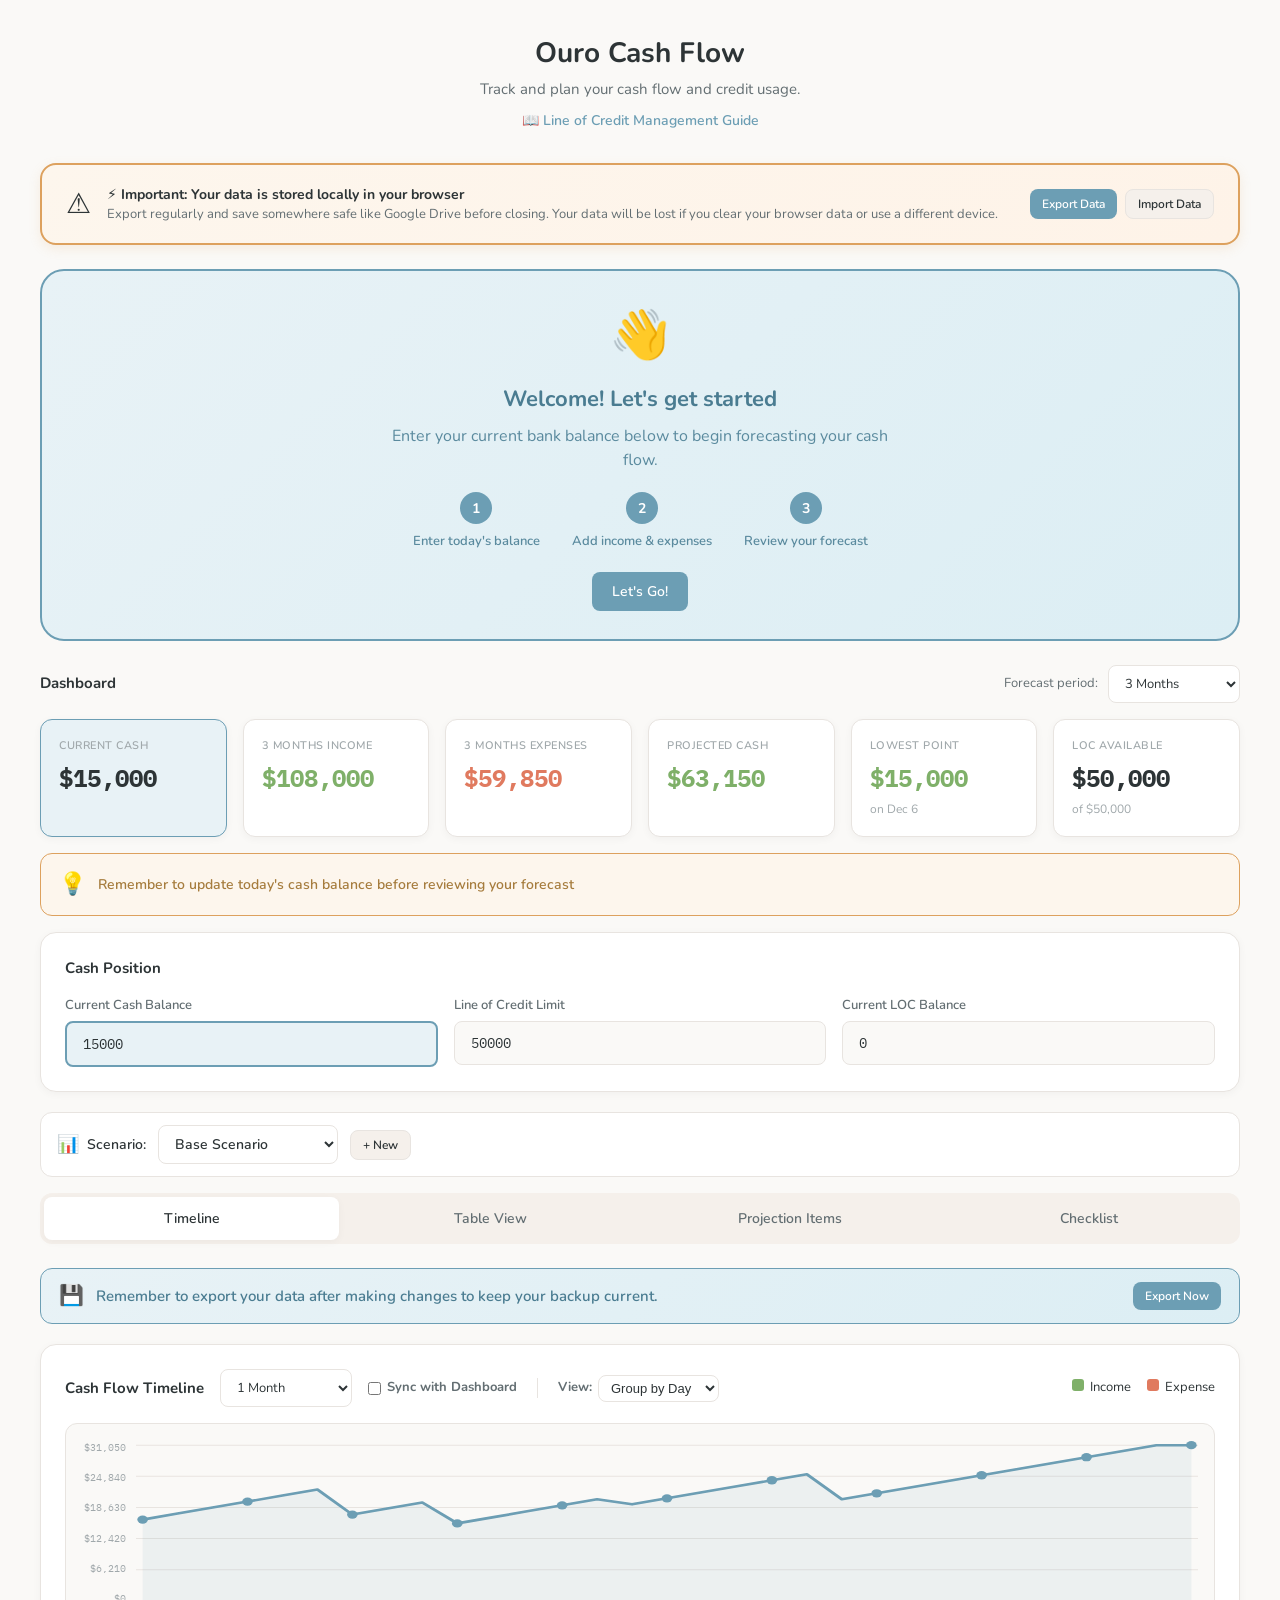
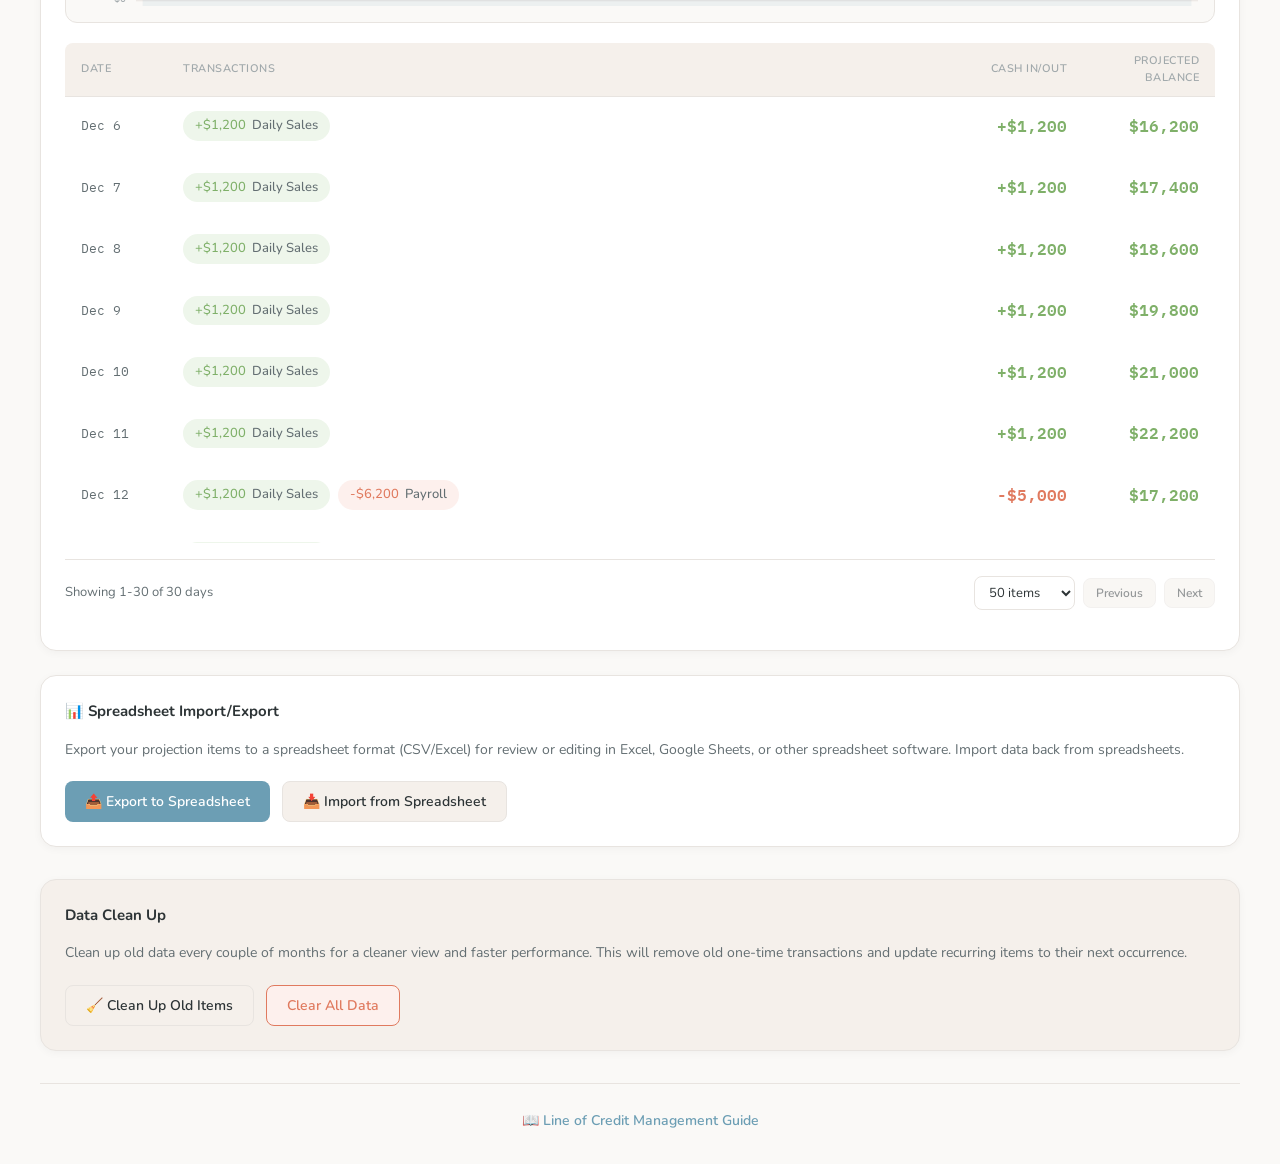
==== commit 3b665e4e: "Fix duplicate view dropdowns and clean up CSS - Remove duplicate timeline view toggle dropdown from " ====
--- a/index.html
+++ b/index.html
@@ -185,13 +185,6 @@
           </div>
         </div>
         <div style="display: flex; gap: 16px; font-size: 13px; font-weight: normal; align-items: center;">
-          <div class="timeline-view-toggle">
-            <label>View:</label>
-            <select id="timelineViewMode" onchange="changeTimelineViewMode()">
-              <option value="grouped">Grouped by day</option>
-              <option value="expanded">Expanded list</option>
-            </select>
-          </div>
           <button id="toggleNotesBtn" class="btn btn-sm btn-secondary hidden" onclick="toggleTimelineNotes()">
             <span id="toggleNotesBtnText">Show Notes</span>
           </button>
--- a/css/styles.css
+++ b/css/styles.css
@@ -1057,7 +1057,7 @@
 /* Expanded Timeline View */
 .forecast-header-expanded {
   display: grid;
-  grid-template-columns: 90px 1fr 100px 120px;
+  grid-template-columns: 90px 1fr 90px 100px 120px;
   align-items: center;
   padding: 10px 16px;
   gap: 12px;
@@ -1070,9 +1070,9 @@
 
 .forecast-row-expanded {
   display: grid;
-  grid-template-columns: 90px 1fr 100px 120px;
-  align-items: center;
-  padding: 10px 16px;
+  grid-template-columns: 90px 1fr 90px 100px 120px;
+  align-items: start;
+  padding: 12px 16px;
   border-radius: var(--radius-sm);
   margin-bottom: 2px;
   gap: 12px;
@@ -1087,6 +1087,20 @@
   align-items: center;
   gap: 8px;
   font-size: 13px;
+}
+
+.entry-desc-expanded {
+  display: flex;
+  flex-direction: column;
+  gap: 4px;
+  font-weight: 500;
+}
+
+.entry-desc-expanded > span {
+  display: flex;
+  align-items: center;
+  gap: 4px;
+  flex-wrap: wrap;
 }
 
 .forecast-entry-type {
@@ -2176,30 +2190,6 @@
   border-color: var(--accent-blue);
 }
 
-/* Timeline View Toggle */
-.timeline-view-toggle {
-  display: flex;
-  align-items: center;
-  gap: 8px;
-  font-size: 13px;
-  color: var(--text-secondary);
-}
-
-.timeline-view-toggle select {
-  padding: 4px 8px;
-  font-size: 12px;
-  border: 1px solid var(--border-light);
-  border-radius: 6px;
-  background: var(--bg-secondary);
-  color: var(--text-primary);
-  cursor: pointer;
-}
-
-.timeline-view-toggle select:focus {
-  outline: none;
-  border-color: var(--accent-blue);
-}
-
 /* Timeline Notes Indicator */
 .timeline-notes-indicator {
   display: inline-flex;
@@ -2227,41 +2217,6 @@
   color: var(--text-secondary);
   line-height: 1.5;
   white-space: pre-wrap;
-}
-
-/* Forecast Header Expanded View */
-.forecast-header-expanded {
-  grid-template-columns: 90px 1fr 90px 100px 120px;
-}
-
-/* Forecast Row Expanded View */
-.forecast-row-expanded {
-  display: grid;
-  grid-template-columns: 90px 1fr 90px 100px 120px;
-  align-items: start;
-  padding: 14px 16px;
-  border-radius: var(--radius-sm);
-  margin-bottom: 4px;
-  gap: 12px;
-}
-
-.forecast-row-expanded:hover {
-  background: var(--bg-warm);
-}
-
-/* Entry Description in Expanded View */
-.entry-desc-expanded {
-  display: flex;
-  flex-direction: column;
-  gap: 4px;
-  font-weight: 500;
-}
-
-.entry-desc-expanded > span {
-  display: flex;
-  align-items: center;
-  gap: 4px;
-  flex-wrap: wrap;
 }
 
 /* Responsive adjustments for expanded view */
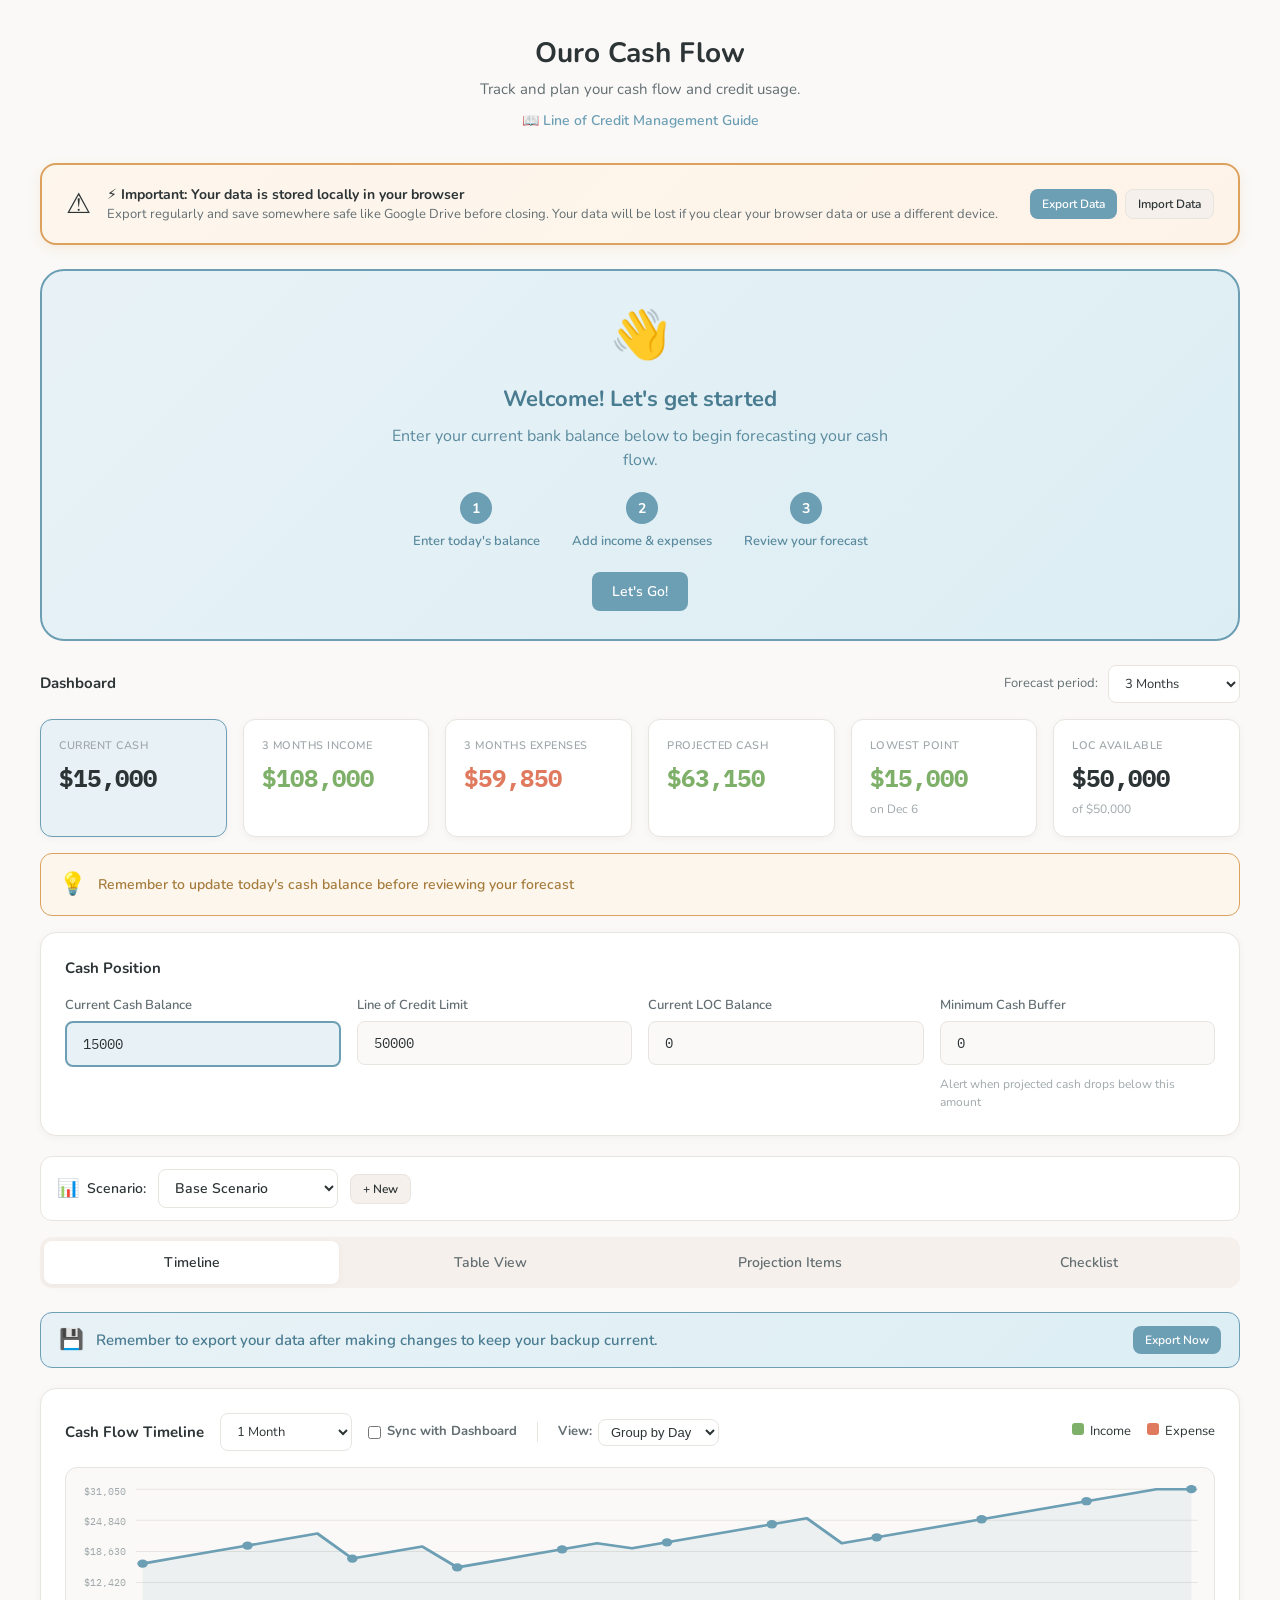
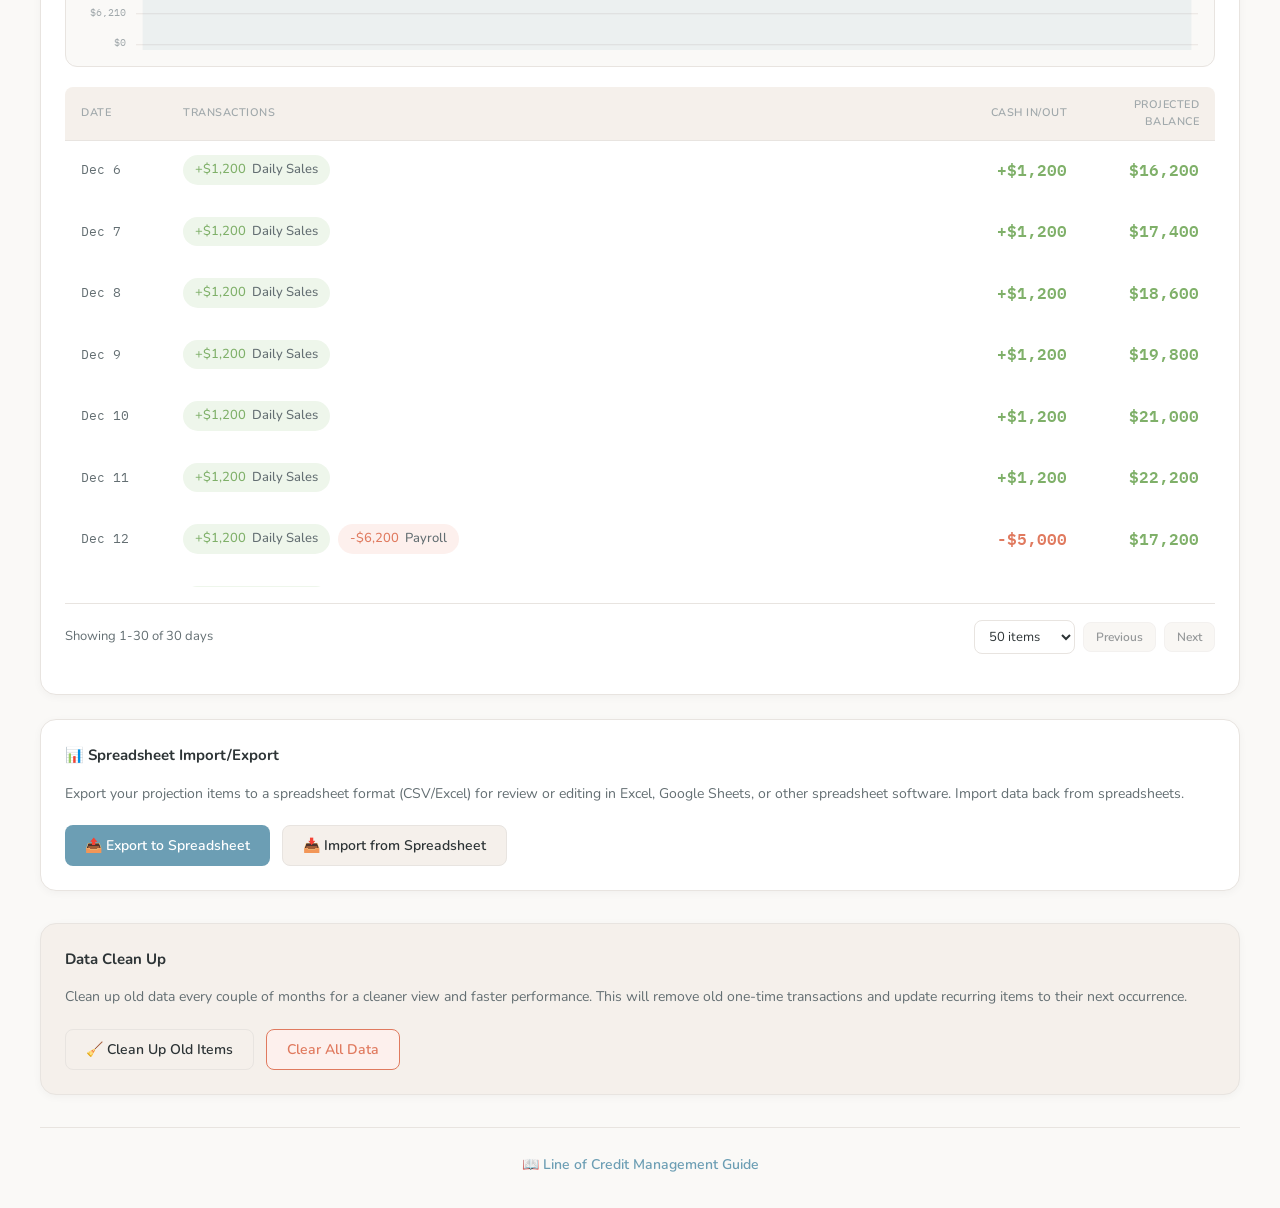
==== commit 6d990242: "Add minimum cash buffer setting to alert when projected cash drops below threshold Adds a new "Minim" ====
--- a/index.html
+++ b/index.html
@@ -68,6 +68,15 @@
       </div>
     </div>
 
+    <!-- Min Cash Threshold Alert -->
+    <div id="minCashAlert" class="alert alert-warning hidden">
+      <div class="alert-icon">📉</div>
+      <div class="alert-content">
+        <div class="alert-title">Cash projected to drop below your minimum buffer</div>
+        <div class="alert-text" id="minCashAlertText"></div>
+      </div>
+    </div>
+
     <!-- Metrics -->
     <div class="metrics-header">
       <div class="metrics-title-row">
@@ -116,6 +125,11 @@
         <div class="input-group">
           <label>Current LOC Balance</label>
           <input type="number" class="input" id="locBalance" value="0" onchange="updateSettings()" style="font-family: 'IBM Plex Mono', monospace;">
+        </div>
+        <div class="input-group">
+          <label>Minimum Cash Buffer</label>
+          <input type="number" class="input" id="minCashThreshold" value="0" min="0" onchange="updateSettings()" placeholder="0 = disabled" style="font-family: 'IBM Plex Mono', monospace;">
+          <span class="input-hint">Alert when projected cash drops below this amount</span>
         </div>
       </div>
     </div>
@@ -200,6 +214,7 @@
         <div class="chart-tooltip" id="chartTooltip">
           <div class="chart-tooltip-date" id="tooltipDate"></div>
           <div class="chart-tooltip-balance" id="tooltipBalance"></div>
+          <div class="chart-tooltip-threshold" id="tooltipThreshold"></div>
         </div>
       </div>
       <div class="scroll-container" id="forecastList"></div>
@@ -243,6 +258,10 @@
           </div>
           <button class="btn btn-primary" onclick="toggleAddForm()">+ Add New</button>
         </div>
+      </div>
+
+      <div class="entries-search-bar">
+        <input type="text" class="input entries-search-input" id="entriesSearchInput" placeholder="Search projection items..." oninput="filterEntries()">
       </div>
 
       <div id="addForm" class="add-form hidden">
@@ -331,7 +350,10 @@
 
         <!-- Calculation Settings (shown when "Calculated" is selected) -->
         <div id="calculationSettings" class="calculation-settings hidden">
-          <div class="calculation-settings-title">Calculation Settings</div>
+          <div class="calculation-settings-title">
+            Calculation Settings
+            <a href="#" class="calc-help-link" onclick="showCalcHelpModal(); return false;">How to set up monthly calculated expenses</a>
+          </div>
           <div class="form-grid">
             <div class="input-group">
               <label>Calculate</label>
@@ -406,9 +428,18 @@
             </select>
           </div>
 
+          <div class="input-group" id="timingModeGroup">
+            <label>When to calculate</label>
+            <select class="input" id="timingMode" onchange="toggleTimingMode()">
+              <option value="source_driven">When source items occur</option>
+              <option value="schedule_driven">On my own schedule (use frequency above)</option>
+            </select>
+            <div class="input-help" id="timingModeHelp">Source-driven: calculates each time source items occur. Schedule-driven: calculates on your chosen frequency, aggregating from previous period.</div>
+          </div>
+
           <div class="form-grid">
             <div class="input-group">
-              <label>Time period</label>
+              <label id="sourcePeriodLabel">Time period</label>
               <select class="input" id="sourcePeriod" onchange="toggleSourcePeriod()">
                 <option value="same_day">Same day</option>
                 <option value="same_week">Same week</option>
@@ -421,7 +452,7 @@
               <label>Look back days</label>
               <input type="number" class="input" id="sourcePeriodDays" value="30" min="1">
             </div>
-            <div class="input-group">
+            <div class="input-group" id="dateOffsetGroup">
               <label>Date offset</label>
               <div class="calc-input-row">
                 <input type="number" class="input" id="dateOffset" value="0" min="0" style="width: 80px;">
@@ -634,6 +665,56 @@
       </div>
     </div>
 
+    <!-- Calculated Expense Help Modal -->
+    <div id="calcHelpModal" class="modal hidden">
+      <div class="modal-overlay" onclick="hideCalcHelpModal()"></div>
+      <div class="modal-content modal-large">
+        <div class="modal-header">
+          <h3>How to Set Up Monthly Calculated Expenses</h3>
+          <button class="modal-close" onclick="hideCalcHelpModal()">&times;</button>
+        </div>
+        <div class="modal-body">
+          <p style="margin-bottom: 16px; color: var(--text-secondary);">
+            Use this guide to set up expenses that are calculated based on other items, like sales tax based on income.
+          </p>
+
+          <h4 style="margin: 16px 0 8px; color: var(--text-primary);">Example: Monthly Sales Tax on Income</h4>
+          <ol style="margin: 0; padding-left: 20px; line-height: 1.8;">
+            <li>Set <strong>Type</strong> to <strong>Expense</strong></li>
+            <li>Set <strong>Frequency</strong> to <strong>Monthly</strong></li>
+            <li>Set <strong>Date</strong> to when you want the tax to appear each month (e.g., the 15th)</li>
+            <li>Select <strong>Calculated</strong> for the amount type</li>
+            <li>Enter your tax rate in <strong>Calculate</strong> (e.g., <code>6.25</code> for 6.25%)</li>
+            <li>Set <strong>Based on</strong> to <strong>All items of type</strong> → <strong>All Income</strong></li>
+            <li>Set <strong>When to calculate</strong> to <strong>On my own schedule</strong></li>
+            <li>Set <strong>Aggregate from</strong> to <strong>Previous month</strong></li>
+          </ol>
+
+          <div style="margin-top: 20px; padding: 12px; background: var(--bg-card); border-radius: 8px; border-left: 3px solid var(--accent-blue);">
+            <strong style="color: var(--text-primary);">Result:</strong>
+            <span style="color: var(--text-secondary);">A monthly sales tax expense will appear on your chosen day, calculated as the percentage of the previous month's total income.</span>
+          </div>
+
+          <h4 style="margin: 24px 0 8px; color: var(--text-primary);">Timing Mode Options</h4>
+          <ul style="margin: 0; padding-left: 20px; line-height: 1.8; color: var(--text-secondary);">
+            <li><strong>When source items occur</strong> – The calculated entry appears each time source items occur (e.g., daily processing fees on daily sales)</li>
+            <li><strong>On my own schedule</strong> – The calculated entry follows your frequency setting and aggregates from a lookback period (e.g., monthly tax on previous month's income)</li>
+          </ul>
+
+          <h4 style="margin: 24px 0 8px; color: var(--text-primary);">Aggregate Period Options (Schedule Mode)</h4>
+          <ul style="margin: 0; padding-left: 20px; line-height: 1.8; color: var(--text-secondary);">
+            <li><strong>Previous month</strong> – Sums all source items from the previous calendar month</li>
+            <li><strong>Previous week</strong> – Sums all source items from the previous calendar week</li>
+            <li><strong>Current month (to date)</strong> – Sums source items from the current month up to this date</li>
+            <li><strong>Rolling days</strong> – Sums source items from the past N days</li>
+          </ul>
+        </div>
+        <div class="modal-footer">
+          <button class="btn btn-primary" onclick="hideCalcHelpModal()">Got it</button>
+        </div>
+      </div>
+    </div>
+
     <!-- Data Clean Up Section -->
     <div class="card data-cleanup-section">
       <div class="card-title">Data Clean Up</div>
--- a/css/styles.css
+++ b/css/styles.css
@@ -663,6 +663,22 @@
   margin-top: 4px;
 }
 
+.metric-sub.threshold-warning {
+  color: var(--accent-amber);
+  font-weight: 600;
+}
+
+.metric-sub.threshold-ok {
+  color: var(--accent-green);
+}
+
+.input-hint {
+  display: block;
+  font-size: 12px;
+  color: var(--text-muted);
+  margin-top: 4px;
+}
+
 .positive {
   color: var(--accent-green);
 }
@@ -801,7 +817,40 @@
   font-weight: 700;
 }
 
+.chart-tooltip-threshold {
+  font-size: 11px;
+  font-weight: 600;
+  color: var(--accent-amber);
+  margin-top: 2px;
+  display: none;
+}
+
 /* Entries */
+.entries-search-bar {
+  margin-bottom: 16px;
+}
+
+.entries-search-input {
+  width: 100%;
+  max-width: 400px;
+  padding: 10px 14px;
+  font-size: 14px;
+  border: 1px solid var(--border-light);
+  border-radius: var(--radius-sm);
+  background: var(--bg-primary);
+  transition: border-color 0.15s, box-shadow 0.15s;
+}
+
+.entries-search-input:focus {
+  outline: none;
+  border-color: var(--primary-color);
+  box-shadow: 0 0 0 3px rgba(79, 70, 229, 0.1);
+}
+
+.entries-search-input::placeholder {
+  color: var(--text-muted);
+}
+
 .entry-header {
   display: grid;
   grid-template-columns: 40px 90px 1fr 90px 90px 100px 150px;
@@ -1536,10 +1585,25 @@
   display: flex;
   align-items: center;
   gap: 8px;
+  flex-wrap: wrap;
+  justify-content: space-between;
 }
 
 .calculation-settings-title::before {
   content: "📊";
+}
+
+.calc-help-link {
+  font-size: 12px;
+  font-weight: 500;
+  color: var(--text-secondary);
+  text-decoration: none;
+  margin-left: auto;
+}
+
+.calc-help-link:hover {
+  color: var(--accent-blue);
+  text-decoration: underline;
 }
 
 .calc-input-row {
